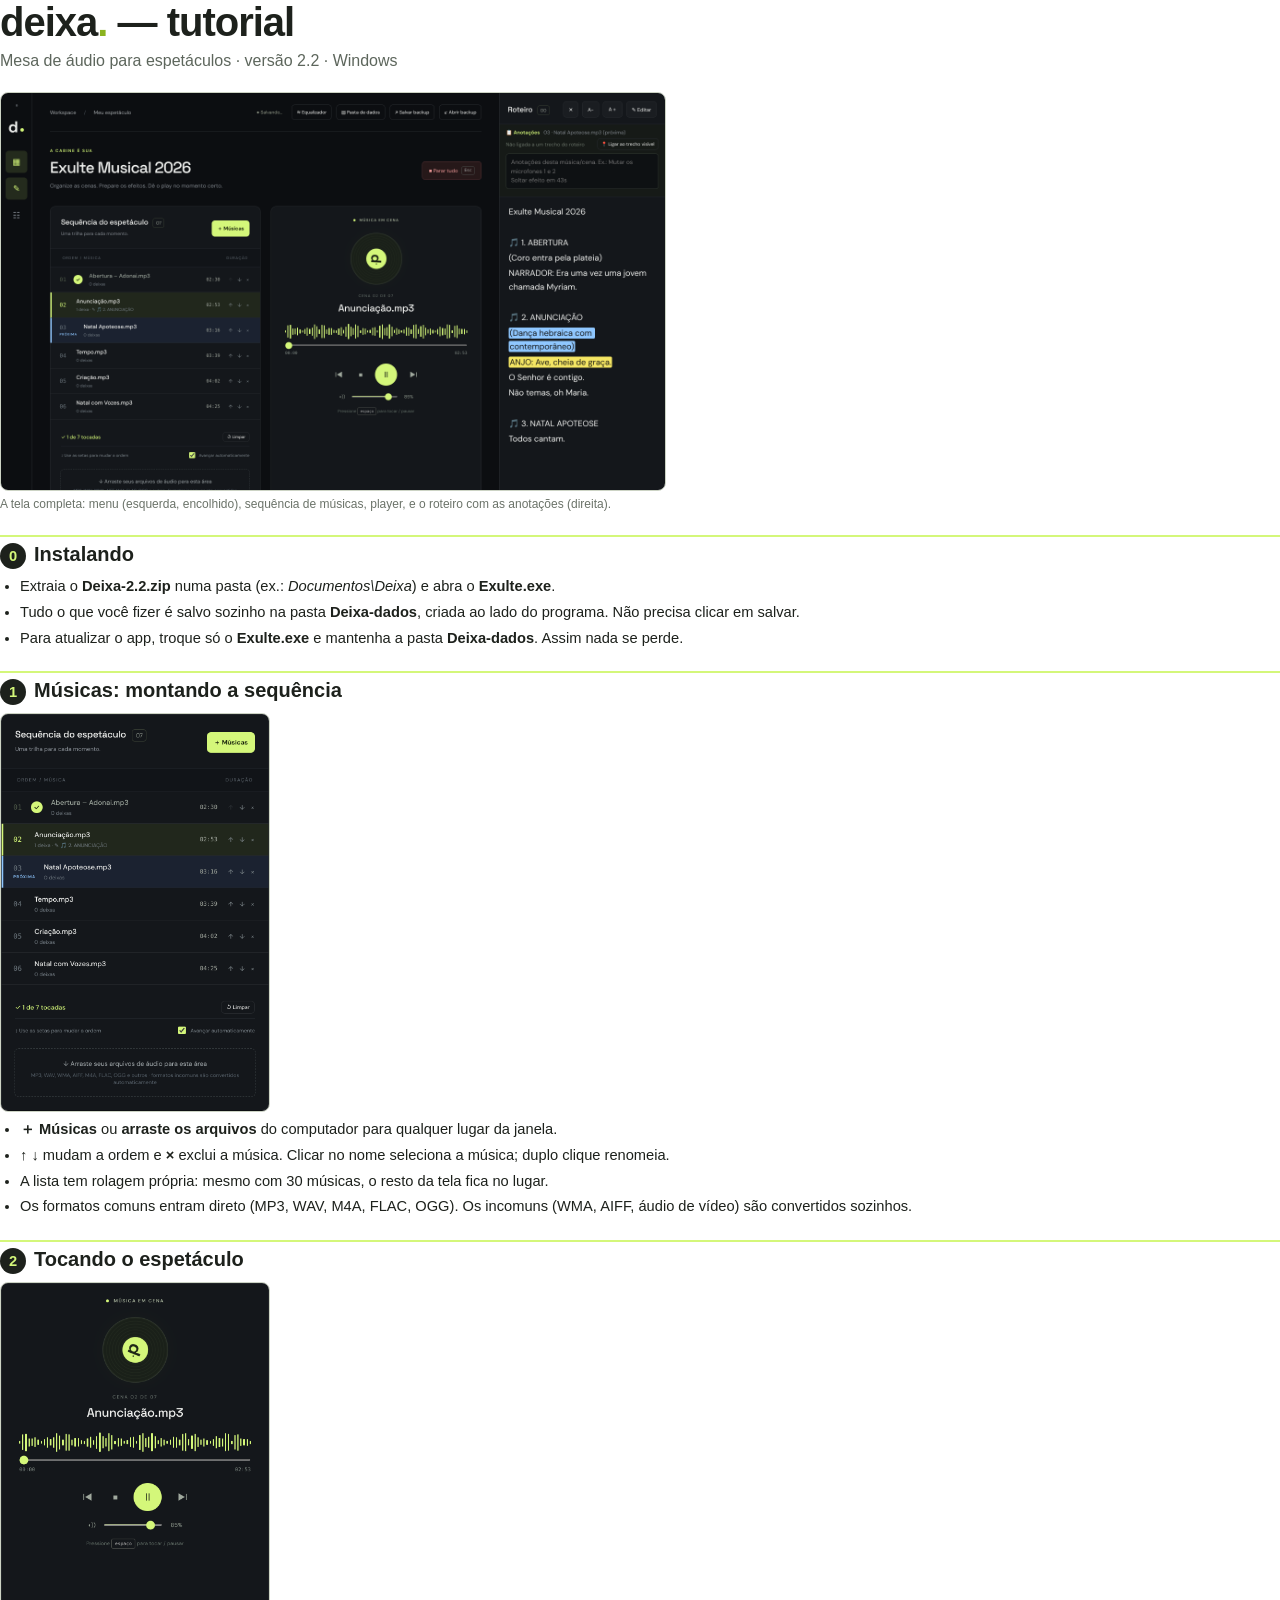
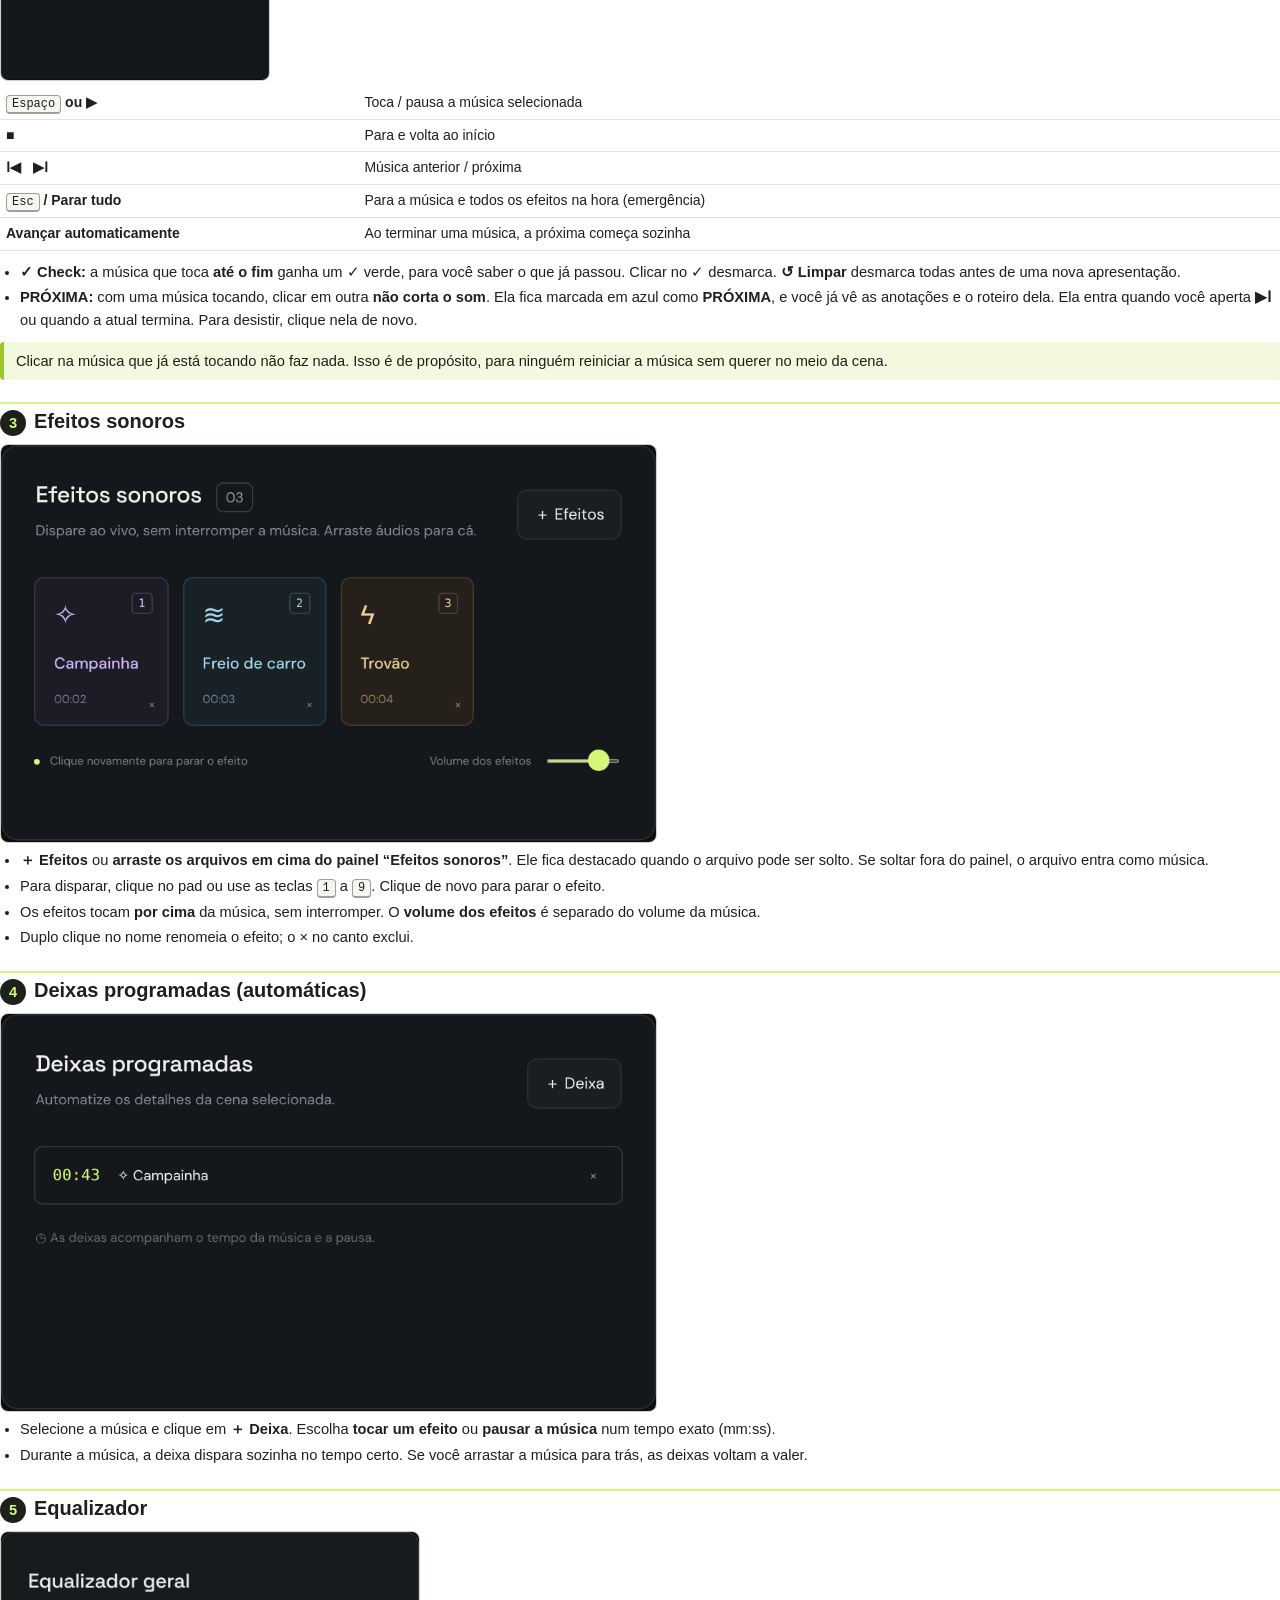
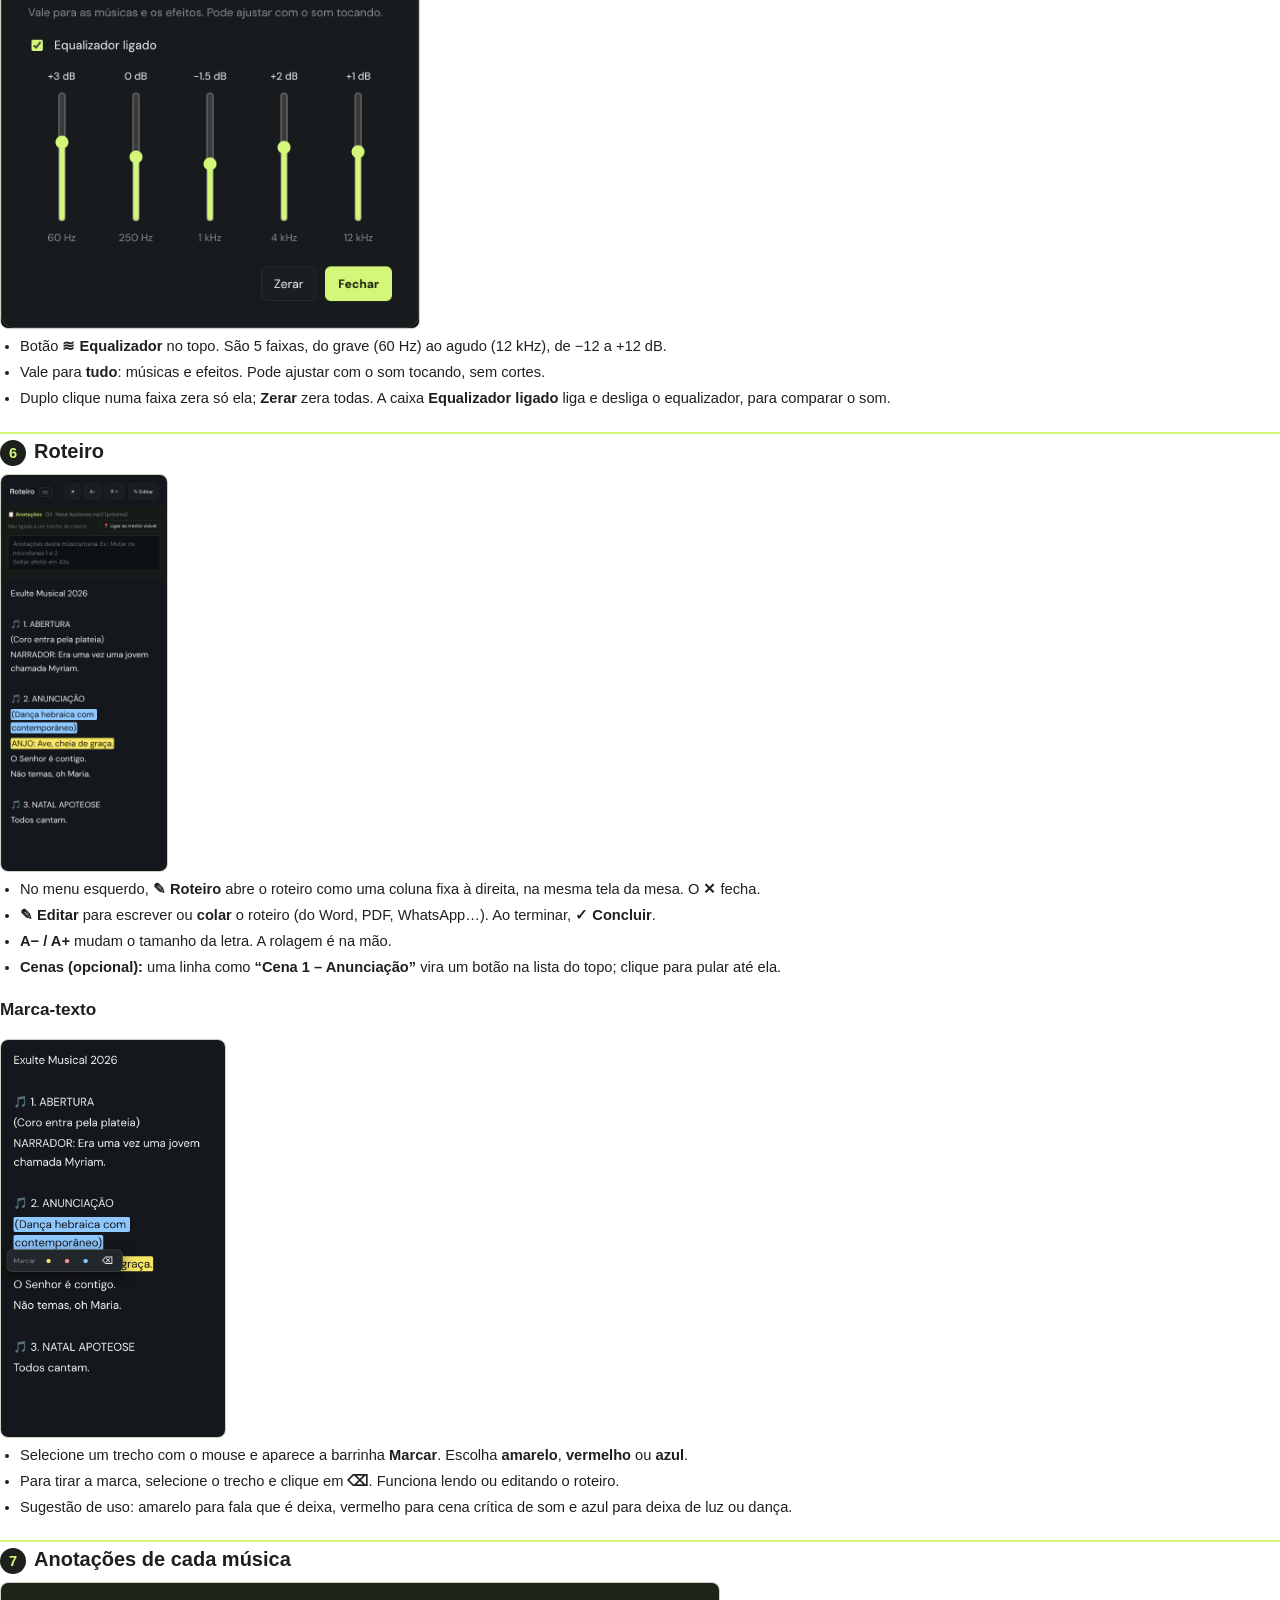
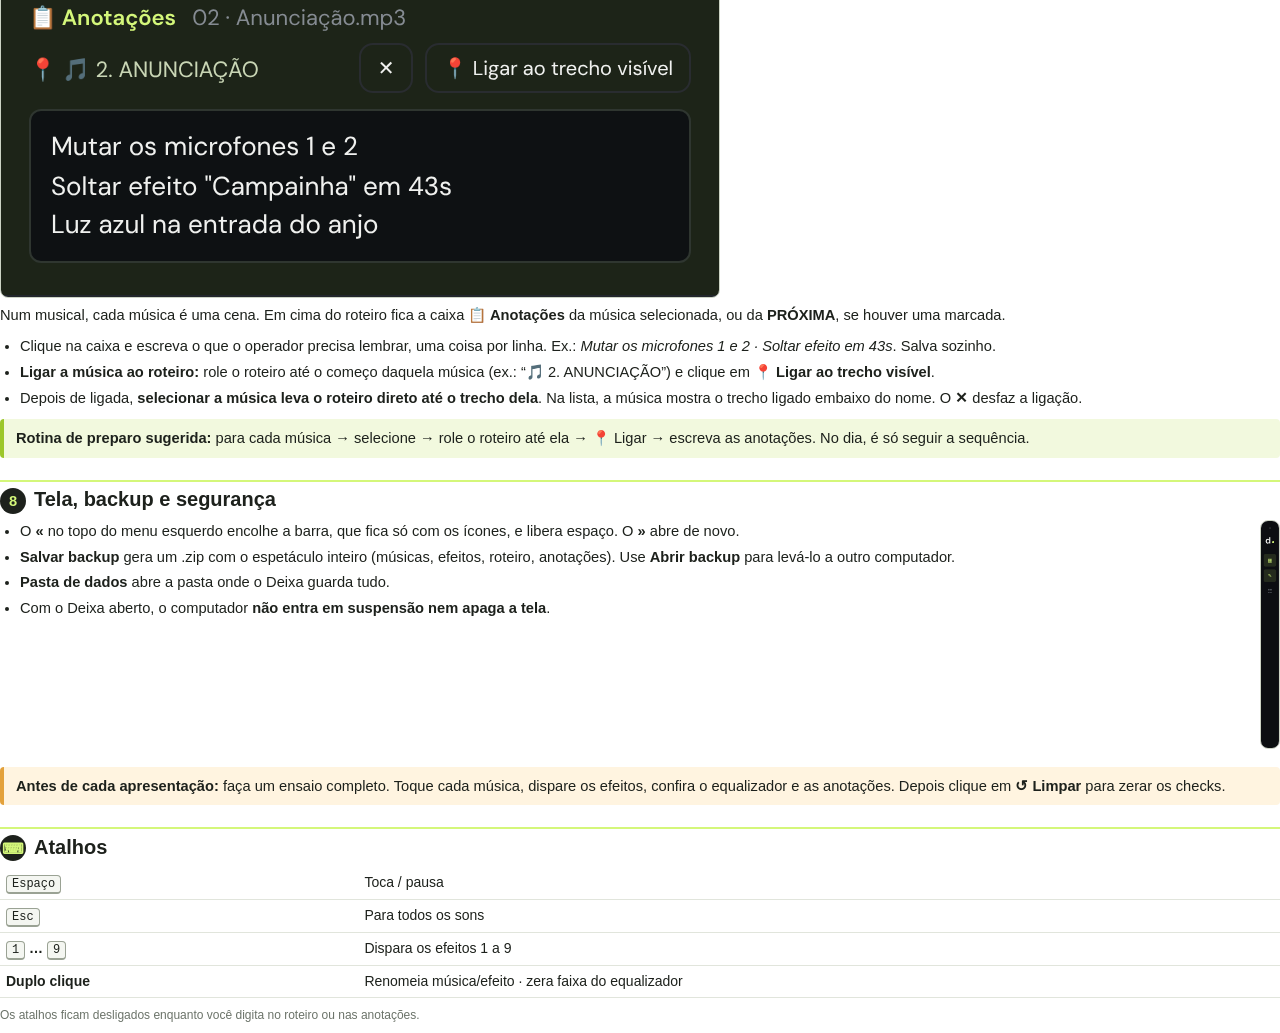
==== docs/tutorial.html @ 3cce16c9 "Tutorial do app (PDF + guia interno atualizado) Co-Authored-By: Claude Opus 5.5 <noreply@anthropic.c" ====
<!doctype html><html lang="pt-BR"><head><meta charset="utf-8"><title>Tutorial Deixa</title>
<style>
@page{size:A4;margin:16mm 15mm}
body{font:11pt/1.55 'DM Sans',Arial,sans-serif;color:#1d211c;margin:0}
h1{font:700 30pt Arial;margin:0 0 4px;letter-spacing:-1px}h1 span{color:#8bb31f}
.sub{color:#5d665c;margin:0 0 18px;font-size:12pt}
h2{font:700 15pt Arial;margin:22px 0 6px;padding-top:6px;border-top:2px solid #d4f77a;break-after:avoid}
h2 b{display:inline-grid;place-items:center;width:26px;height:26px;border-radius:50%;background:#1d211c;color:#d4f77a;font-size:11pt;margin-right:8px}
p{margin:4px 0 8px}ul{margin:4px 0 10px;padding-left:20px}li{margin:3px 0}
img{display:block;max-width:100%;max-height:105mm;width:auto;border-radius:8px;border:1px solid #ccd3c4;margin:8px 0 6px;break-inside:avoid}
img.s{max-width:62%}img.xs{max-width:46%}
kbd{font:9pt monospace;border:1px solid #9aa294;border-bottom-width:2px;border-radius:4px;padding:1px 5px;background:#f4f6f1}
.tip{background:#f2f9de;border-left:4px solid #9cc72a;padding:8px 12px;border-radius:4px;margin:10px 0;break-inside:avoid}
.warn{background:#fff4e0;border-left:4px solid #e3a13b;padding:8px 12px;border-radius:4px;margin:10px 0;break-inside:avoid}
table{border-collapse:collapse;width:100%;margin:6px 0 10px;font-size:10.5pt}td{border-bottom:1px solid #e1e5dc;padding:5px 6px;vertical-align:top}td:first-child{white-space:nowrap;font-weight:600;width:28%}
.pb{break-before:page}
.cap{font-size:9pt;color:#6b7369;margin-top:-2px}
</style></head><body>
<h1>deixa<span>.</span> — tutorial</h1>
<p class="sub">Mesa de áudio para espetáculos · versão 2.2 · Windows</p>
<img src="1-mesa.png"><p class="cap">A tela completa: menu (esquerda, encolhido), sequência de músicas, player, e o roteiro com as anotações (direita).</p>

<h2><b>0</b>Instalando</h2>
<ul><li>Extraia o <b>Deixa-2.2.zip</b> numa pasta (ex.: <i>Documentos\Deixa</i>) e abra o <b>Exulte.exe</b>.</li>
<li>Tudo o que você fizer é salvo sozinho na pasta <b>Deixa-dados</b>, criada ao lado do programa. Não precisa clicar em salvar.</li>
<li>Para atualizar o app, troque só o <b>Exulte.exe</b> e mantenha a pasta <b>Deixa-dados</b>. Assim nada se perde.</li></ul>

<h2><b>1</b>Músicas: montando a sequência</h2>
<img src="2-sequencia.png" class="s">
<ul><li><b>＋ Músicas</b> ou <b>arraste os arquivos</b> do computador para qualquer lugar da janela.</li>
<li><b>↑ ↓</b> mudam a ordem e <b>×</b> exclui a música. Clicar no nome seleciona a música; duplo clique renomeia.</li>
<li>A lista tem rolagem própria: mesmo com 30 músicas, o resto da tela fica no lugar.</li>
<li>Os formatos comuns entram direto (MP3, WAV, M4A, FLAC, OGG). Os incomuns (WMA, AIFF, áudio de vídeo) são convertidos sozinhos.</li></ul>

<h2><b>2</b>Tocando o espetáculo</h2>
<img src="3-player.png" class="xs">
<table>
<tr><td><kbd>Espaço</kbd> ou ▶</td><td>Toca / pausa a música selecionada</td></tr>
<tr><td>■</td><td>Para e volta ao início</td></tr>
<tr><td>Ⅰ◀ &nbsp; ▶Ⅰ</td><td>Música anterior / próxima</td></tr>
<tr><td><kbd>Esc</kbd> / Parar tudo</td><td>Para a música e todos os efeitos na hora (emergência)</td></tr>
<tr><td>Avançar automaticamente</td><td>Ao terminar uma música, a próxima começa sozinha</td></tr>
</table>
<ul><li><b>✓ Check:</b> a música que toca <b>até o fim</b> ganha um ✓ verde, para você saber o que já passou. Clicar no ✓ desmarca. <b>↺ Limpar</b> desmarca todas antes de uma nova apresentação.</li>
<li><b>PRÓXIMA:</b> com uma música tocando, clicar em outra <b>não corta o som</b>. Ela fica marcada em azul como <b>PRÓXIMA</b>, e você já vê as anotações e o roteiro dela. Ela entra quando você aperta <b>▶Ⅰ</b> ou quando a atual termina. Para desistir, clique nela de novo.</li></ul>
<div class="tip">Clicar na música que já está tocando não faz nada. Isso é de propósito, para ninguém reiniciar a música sem querer no meio da cena.</div>

<h2><b>3</b>Efeitos sonoros</h2>
<img src="4-efeitos.png" class="s">
<ul><li><b>＋ Efeitos</b> ou <b>arraste os arquivos em cima do painel “Efeitos sonoros”</b>. Ele fica destacado quando o arquivo pode ser solto. Se soltar fora do painel, o arquivo entra como música.</li>
<li>Para disparar, clique no pad ou use as teclas <kbd>1</kbd> a <kbd>9</kbd>. Clique de novo para parar o efeito.</li>
<li>Os efeitos tocam <b>por cima</b> da música, sem interromper. O <b>volume dos efeitos</b> é separado do volume da música.</li>
<li>Duplo clique no nome renomeia o efeito; o × no canto exclui.</li></ul>

<h2><b>4</b>Deixas programadas (automáticas)</h2>
<img src="5-deixas.png" class="s">
<ul><li>Selecione a música e clique em <b>＋ Deixa</b>. Escolha <b>tocar um efeito</b> ou <b>pausar a música</b> num tempo exato (mm:ss).</li>
<li>Durante a música, a deixa dispara sozinha no tempo certo. Se você arrastar a música para trás, as deixas voltam a valer.</li></ul>

<h2><b>5</b>Equalizador</h2>
<img src="6-eq.png" class="xs">
<ul><li>Botão <b>≋ Equalizador</b> no topo. São 5 faixas, do grave (60 Hz) ao agudo (12 kHz), de −12 a +12 dB.</li>
<li>Vale para <b>tudo</b>: músicas e efeitos. Pode ajustar com o som tocando, sem cortes.</li>
<li>Duplo clique numa faixa zera só ela; <b>Zerar</b> zera todas. A caixa <b>Equalizador ligado</b> liga e desliga o equalizador, para comparar o som.</li></ul>

<h2 class="pb"><b>6</b>Roteiro</h2>
<img src="7-roteiro.png" class="s">
<ul><li>No menu esquerdo, <b>✎ Roteiro</b> abre o roteiro como uma coluna fixa à direita, na mesma tela da mesa. O <b>✕</b> fecha.</li>
<li><b>✎ Editar</b> para escrever ou <b>colar</b> o roteiro (do Word, PDF, WhatsApp…). Ao terminar, <b>✓ Concluir</b>.</li>
<li><b>A− / A+</b> mudam o tamanho da letra. A rolagem é na mão.</li>
<li><b>Cenas (opcional):</b> uma linha como <b>“Cena 1 – Anunciação”</b> vira um botão na lista do topo; clique para pular até ela.</li></ul>

<h3>Marca-texto</h3>
<img src="8-marca.png" class="s">
<ul><li>Selecione um trecho com o mouse e aparece a barrinha <b>Marcar</b>. Escolha <b>amarelo</b>, <b>vermelho</b> ou <b>azul</b>.</li>
<li>Para tirar a marca, selecione o trecho e clique em <b>⌫</b>. Funciona lendo ou editando o roteiro.</li>
<li>Sugestão de uso: amarelo para fala que é deixa, vermelho para cena crítica de som e azul para deixa de luz ou dança.</li></ul>

<h2><b>7</b>Anotações de cada música</h2>
<img src="9-notas.png" class="s">
<p>Num musical, cada música é uma cena. Em cima do roteiro fica a caixa <b>📋 Anotações</b> da música selecionada, ou da <b>PRÓXIMA</b>, se houver uma marcada.</p>
<ul><li>Clique na caixa e escreva o que o operador precisa lembrar, uma coisa por linha. Ex.: <i>Mutar os microfones 1 e 2 · Soltar efeito em 43s</i>. Salva sozinho.</li>
<li><b>Ligar a música ao roteiro:</b> role o roteiro até o começo daquela música (ex.: “🎵 2. ANUNCIAÇÃO”) e clique em <b>📍 Ligar ao trecho visível</b>.</li>
<li>Depois de ligada, <b>selecionar a música leva o roteiro direto até o trecho dela</b>. Na lista, a música mostra o trecho ligado embaixo do nome. O <b>✕</b> desfaz a ligação.</li></ul>
<div class="tip"><b>Rotina de preparo sugerida:</b> para cada música → selecione → role o roteiro até ela → 📍 Ligar → escreva as anotações. No dia, é só seguir a sequência.</div>

<h2><b>8</b>Tela, backup e segurança</h2>
<img src="10-menu.png" style="max-height:60mm;float:right;margin:0 0 8px 14px">
<ul><li>O <b>«</b> no topo do menu esquerdo encolhe a barra, que fica só com os ícones, e libera espaço. O <b>»</b> abre de novo.</li>
<li><b>Salvar backup</b> gera um .zip com o espetáculo inteiro (músicas, efeitos, roteiro, anotações). Use <b>Abrir backup</b> para levá-lo a outro computador.</li>
<li><b>Pasta de dados</b> abre a pasta onde o Deixa guarda tudo.</li>
<li>Com o Deixa aberto, o computador <b>não entra em suspensão nem apaga a tela</b>.</li></ul>
<div style="clear:both"></div>
<div class="warn"><b>Antes de cada apresentação:</b> faça um ensaio completo. Toque cada música, dispare os efeitos, confira o equalizador e as anotações. Depois clique em <b>↺ Limpar</b> para zerar os checks.</div>

<h2><b>⌨</b>Atalhos</h2>
<table>
<tr><td><kbd>Espaço</kbd></td><td>Toca / pausa</td></tr>
<tr><td><kbd>Esc</kbd></td><td>Para todos os sons</td></tr>
<tr><td><kbd>1</kbd> … <kbd>9</kbd></td><td>Dispara os efeitos 1 a 9</td></tr>
<tr><td>Duplo clique</td><td>Renomeia música/efeito · zera faixa do equalizador</td></tr>
</table>
<p class="cap">Os atalhos ficam desligados enquanto você digita no roteiro ou nas anotações.</p>
</body></html>
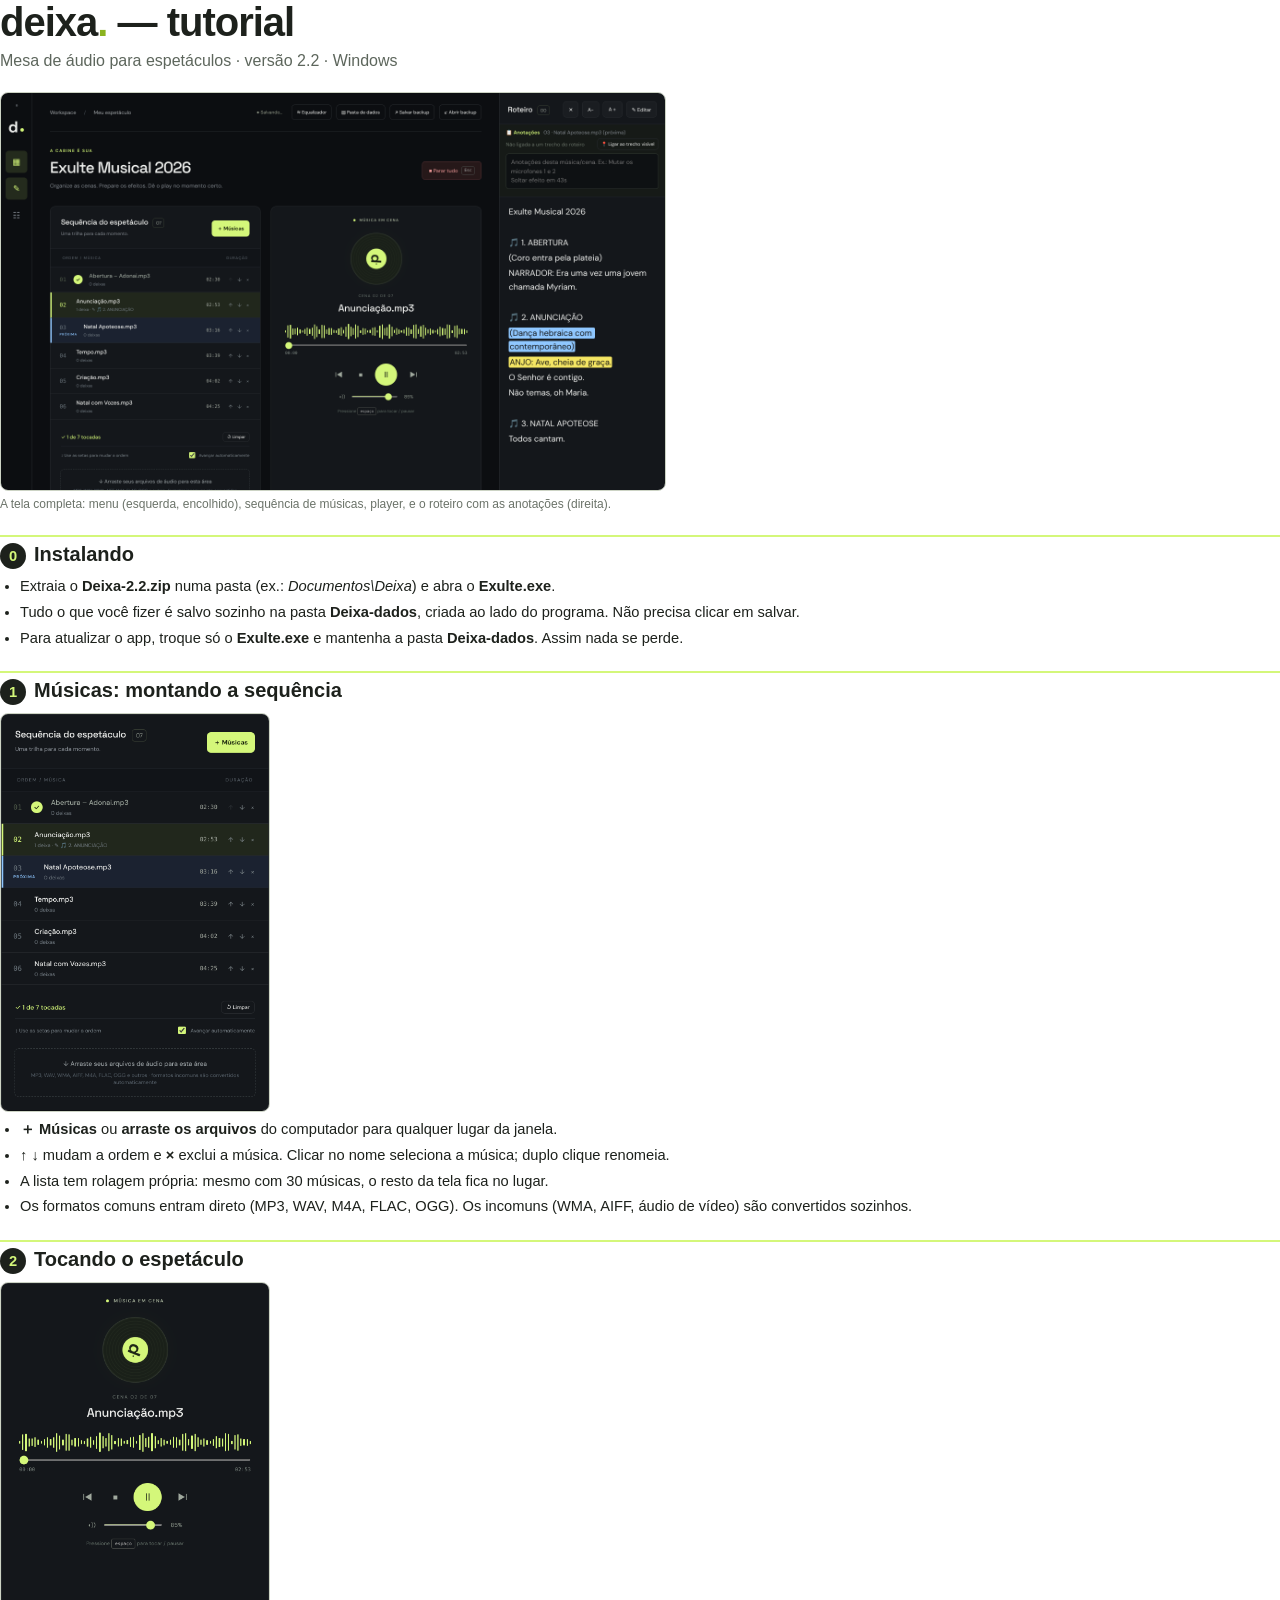
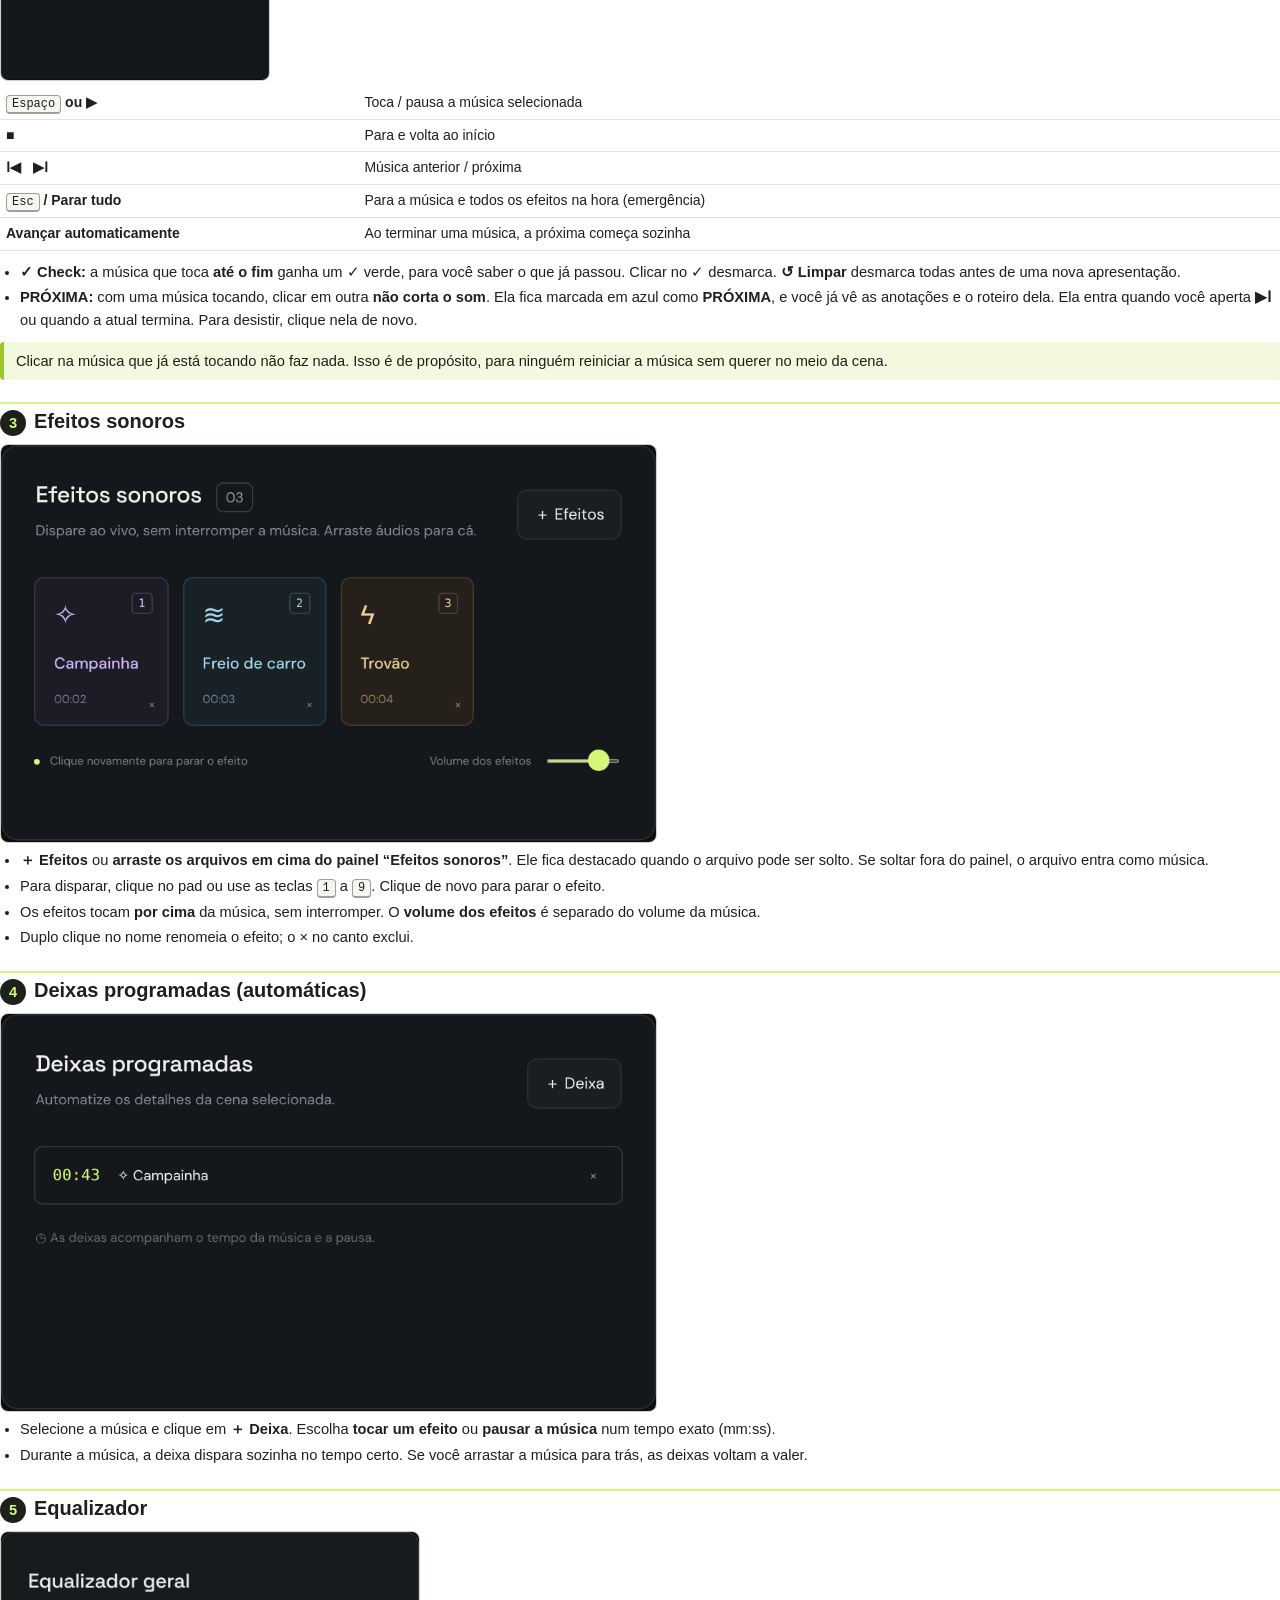
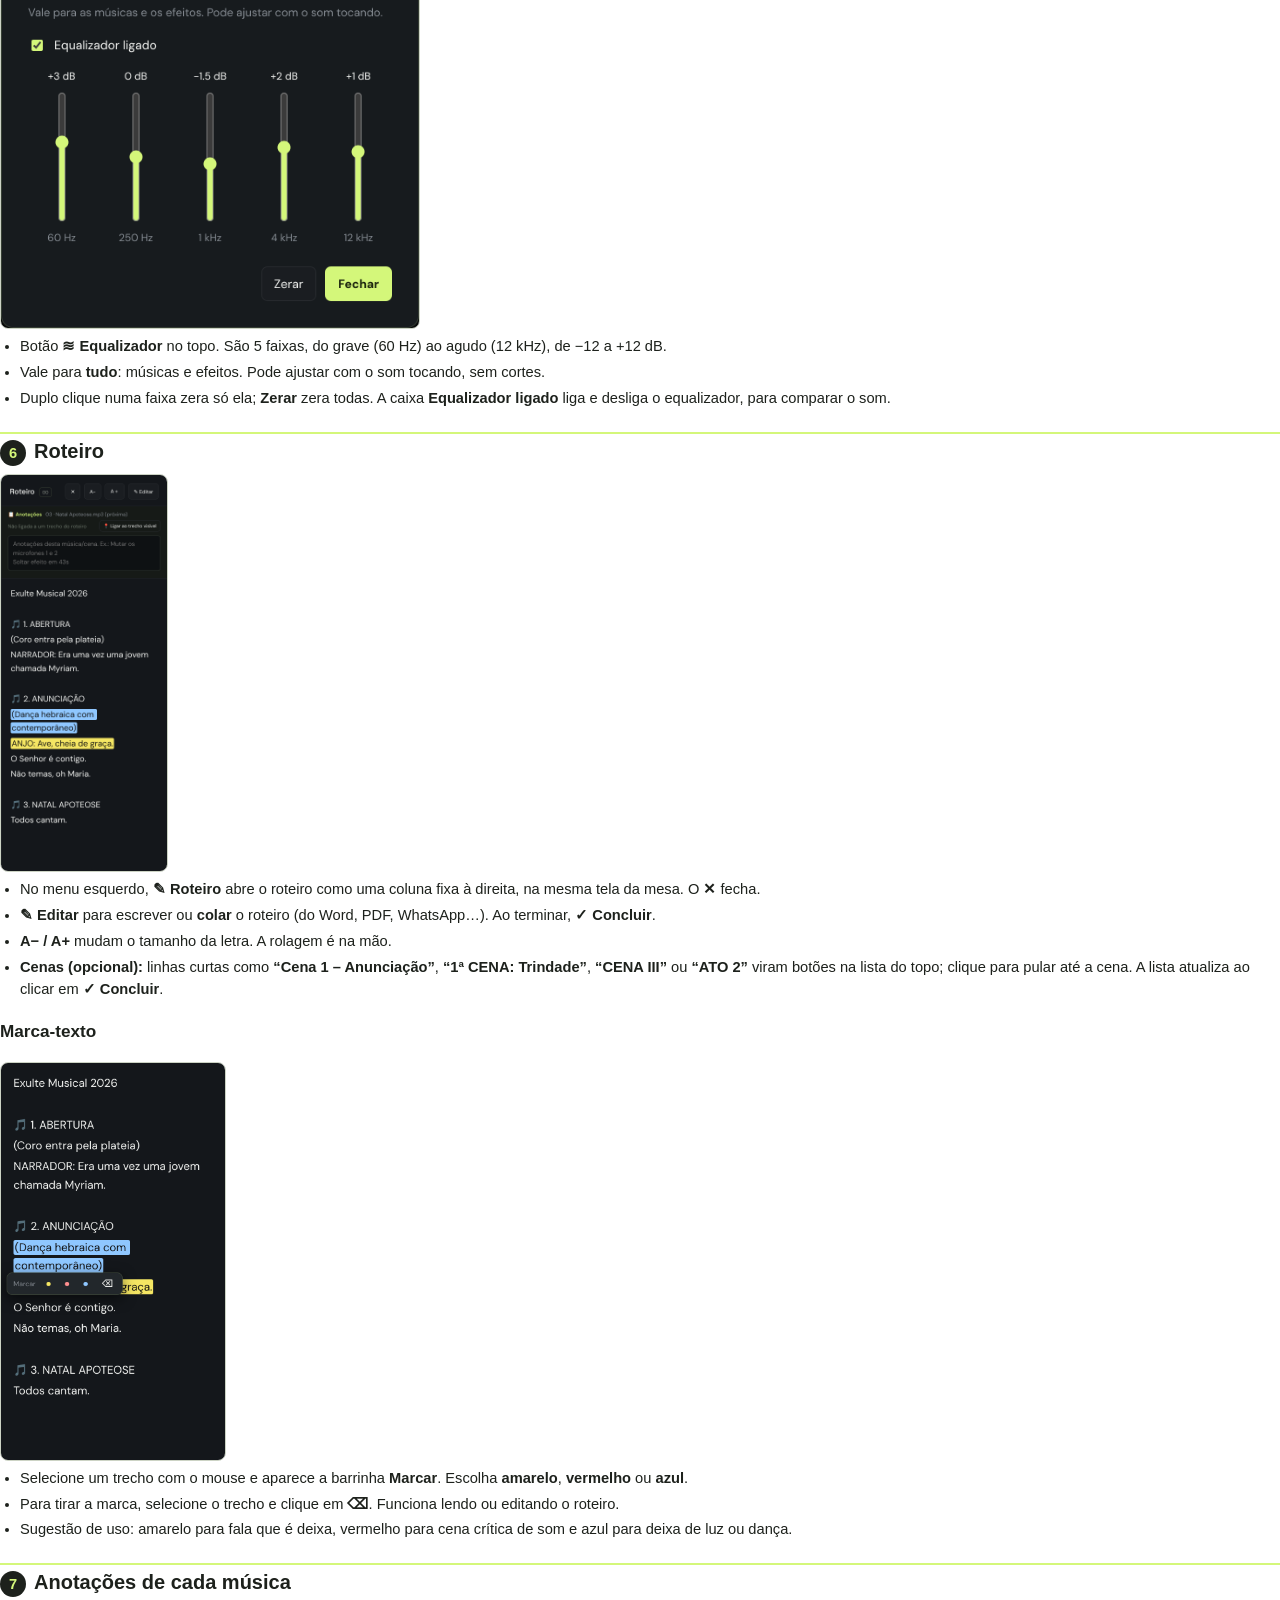
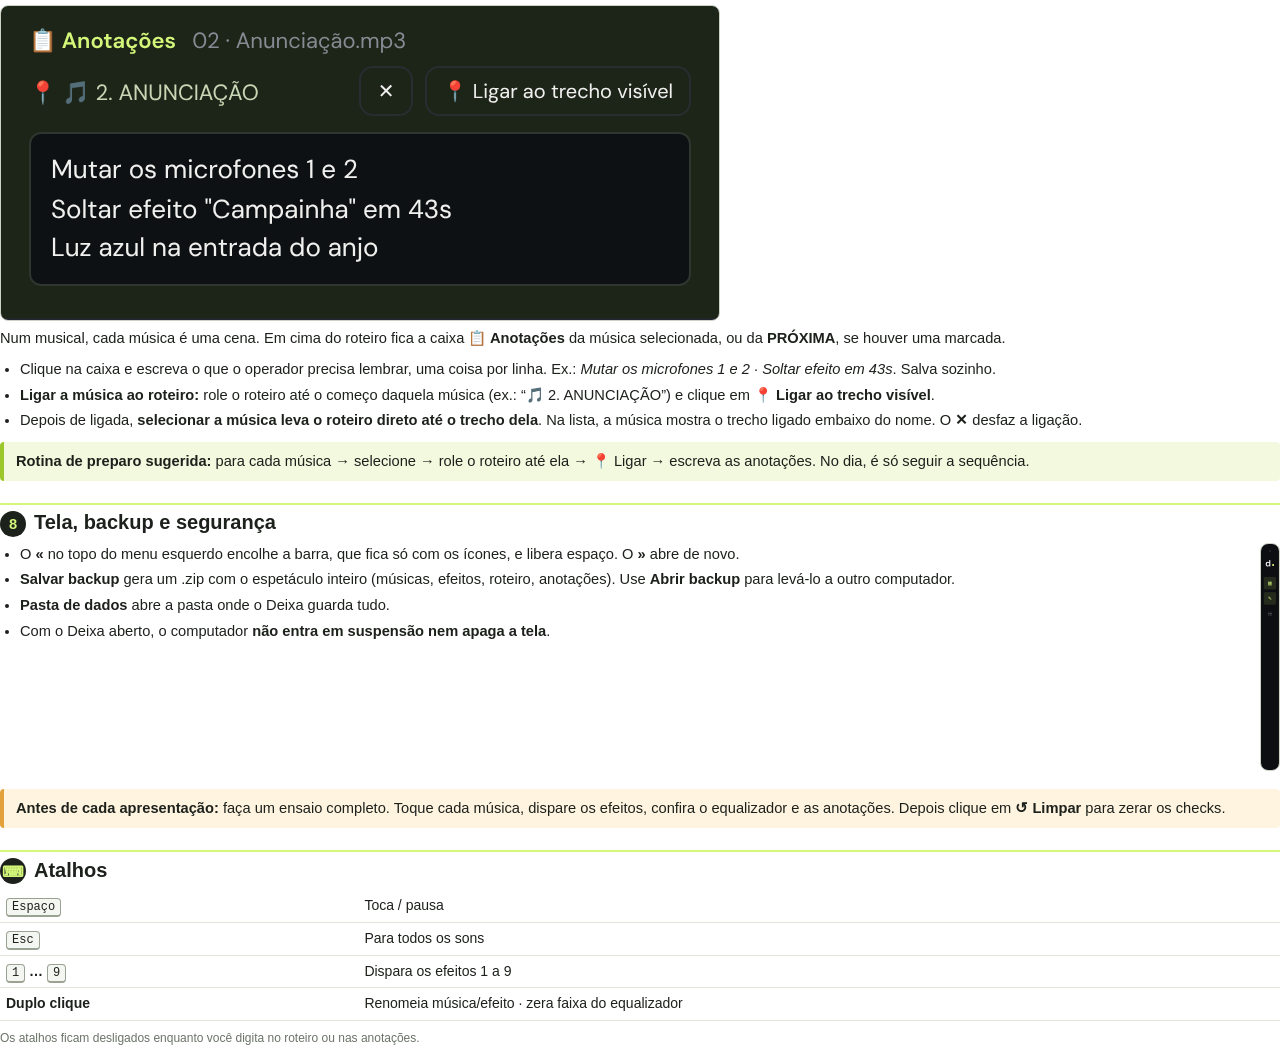
==== commit 85ef494c: "Reconhece cenas no formato '1ª CENA', 'CENA III' e 'ATO 2' Co-Authored-By: Claude Opus 5.5 <noreply@" ====
--- a/docs/tutorial.html
+++ b/docs/tutorial.html
@@ -68,7 +68,7 @@
 <ul><li>No menu esquerdo, <b>✎ Roteiro</b> abre o roteiro como uma coluna fixa à direita, na mesma tela da mesa. O <b>✕</b> fecha.</li>
 <li><b>✎ Editar</b> para escrever ou <b>colar</b> o roteiro (do Word, PDF, WhatsApp…). Ao terminar, <b>✓ Concluir</b>.</li>
 <li><b>A− / A+</b> mudam o tamanho da letra. A rolagem é na mão.</li>
-<li><b>Cenas (opcional):</b> uma linha como <b>“Cena 1 – Anunciação”</b> vira um botão na lista do topo; clique para pular até ela.</li></ul>
+<li><b>Cenas (opcional):</b> linhas curtas como <b>“Cena 1 – Anunciação”</b>, <b>“1ª CENA: Trindade”</b>, <b>“CENA III”</b> ou <b>“ATO 2”</b> viram botões na lista do topo; clique para pular até a cena. A lista atualiza ao clicar em <b>✓ Concluir</b>.</li></ul>
 
 <h3>Marca-texto</h3>
 <img src="8-marca.png" class="s">
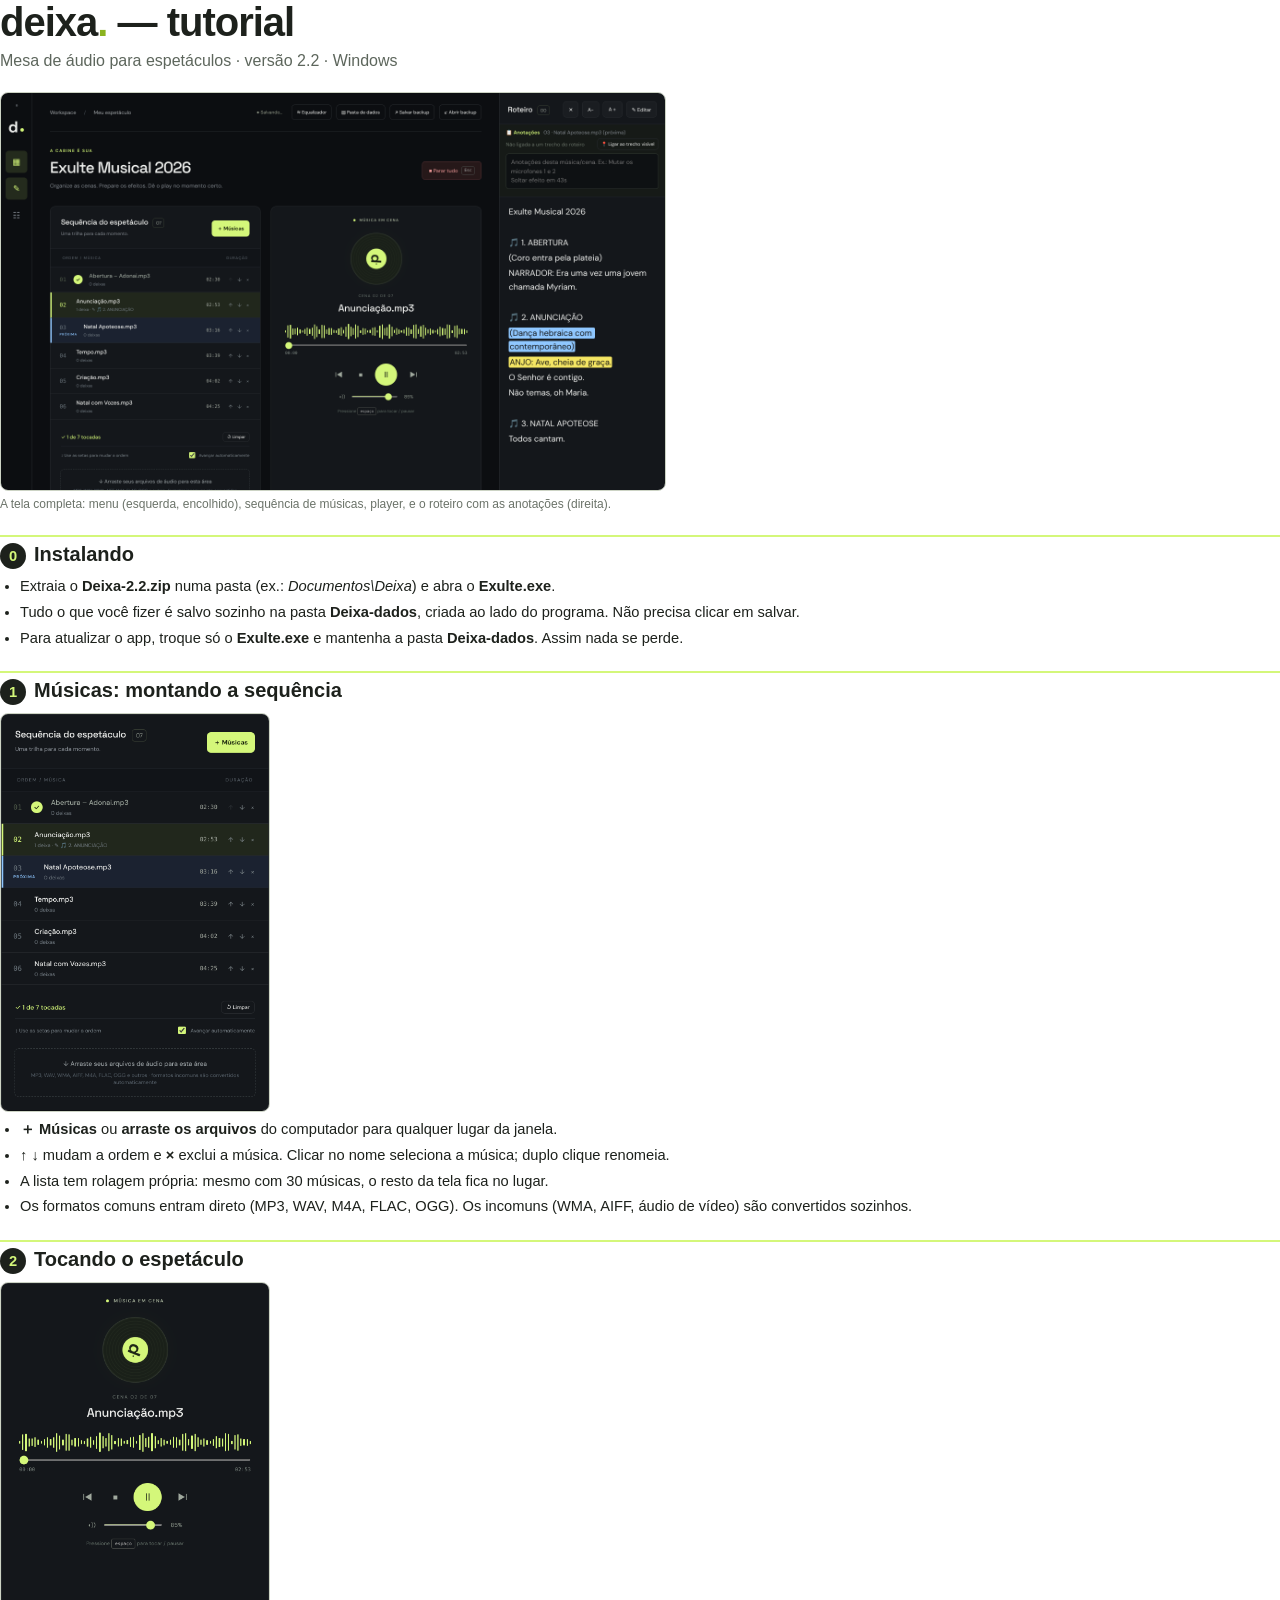
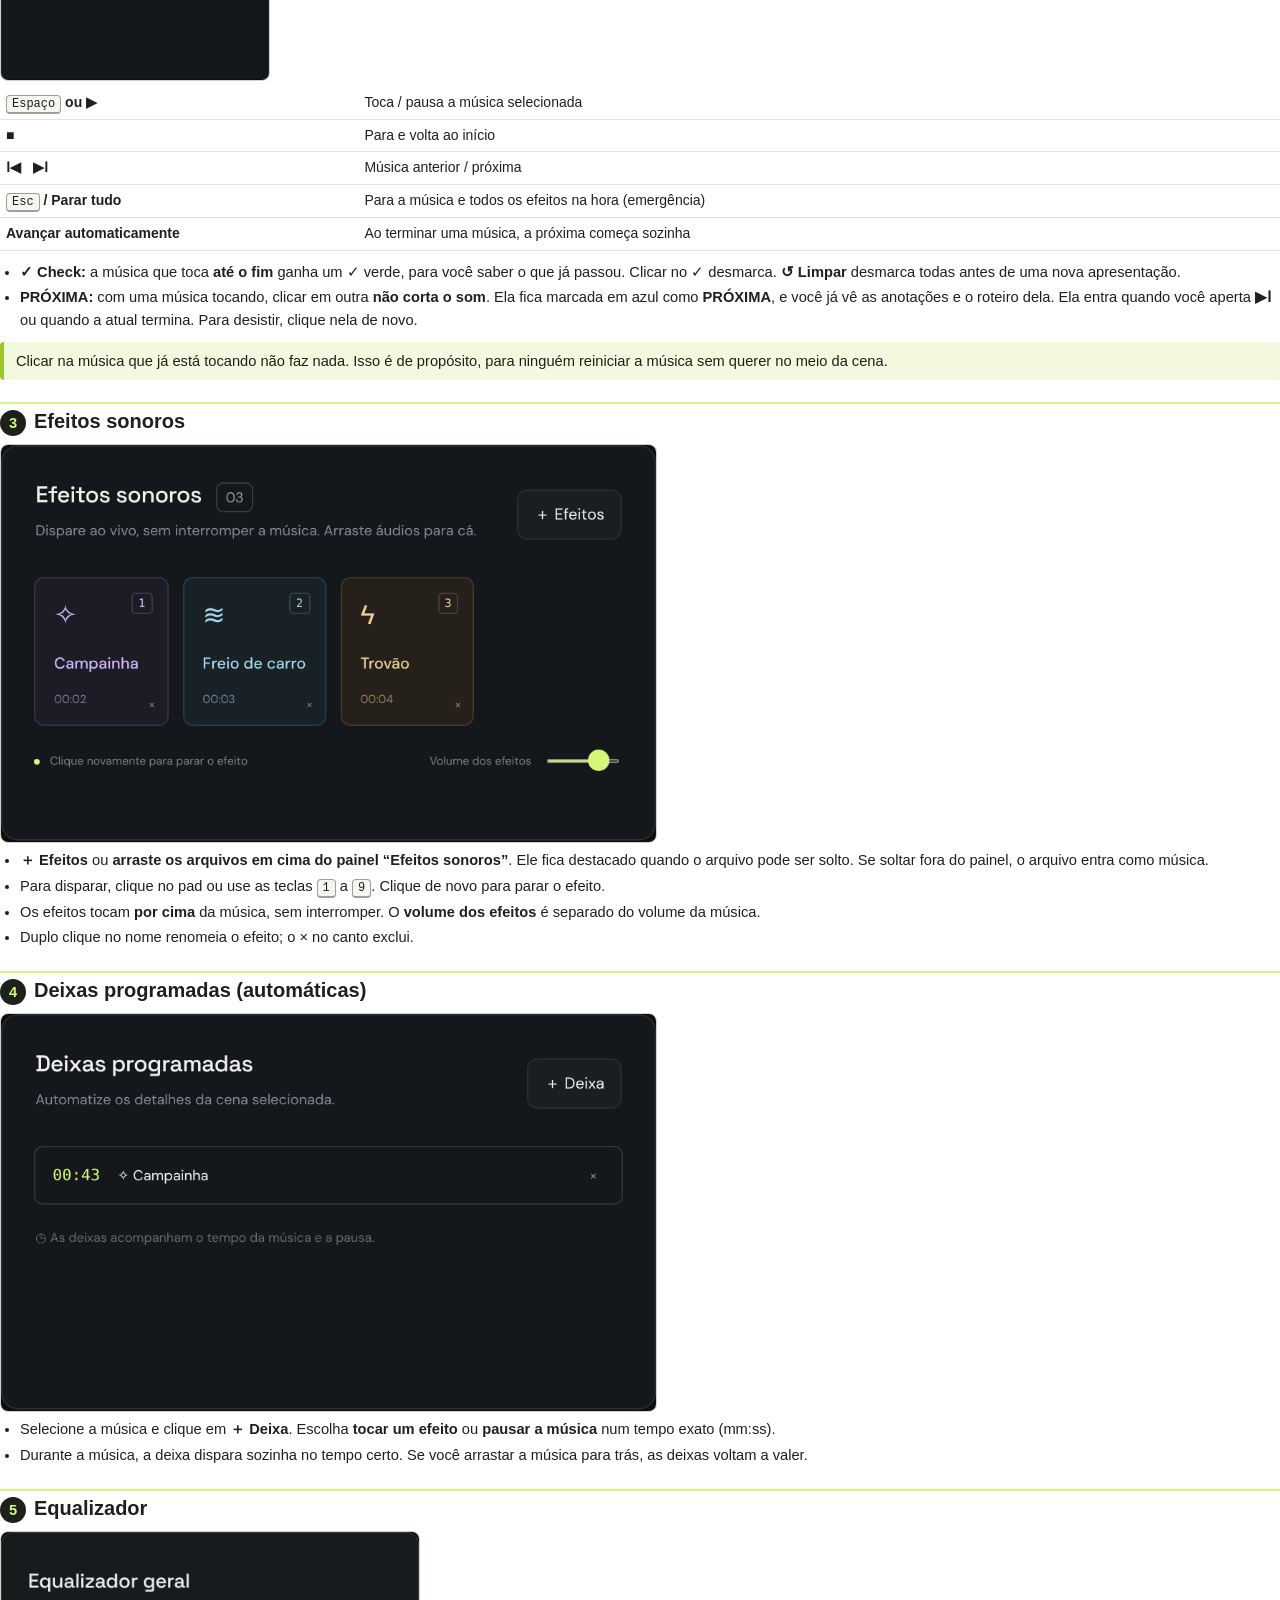
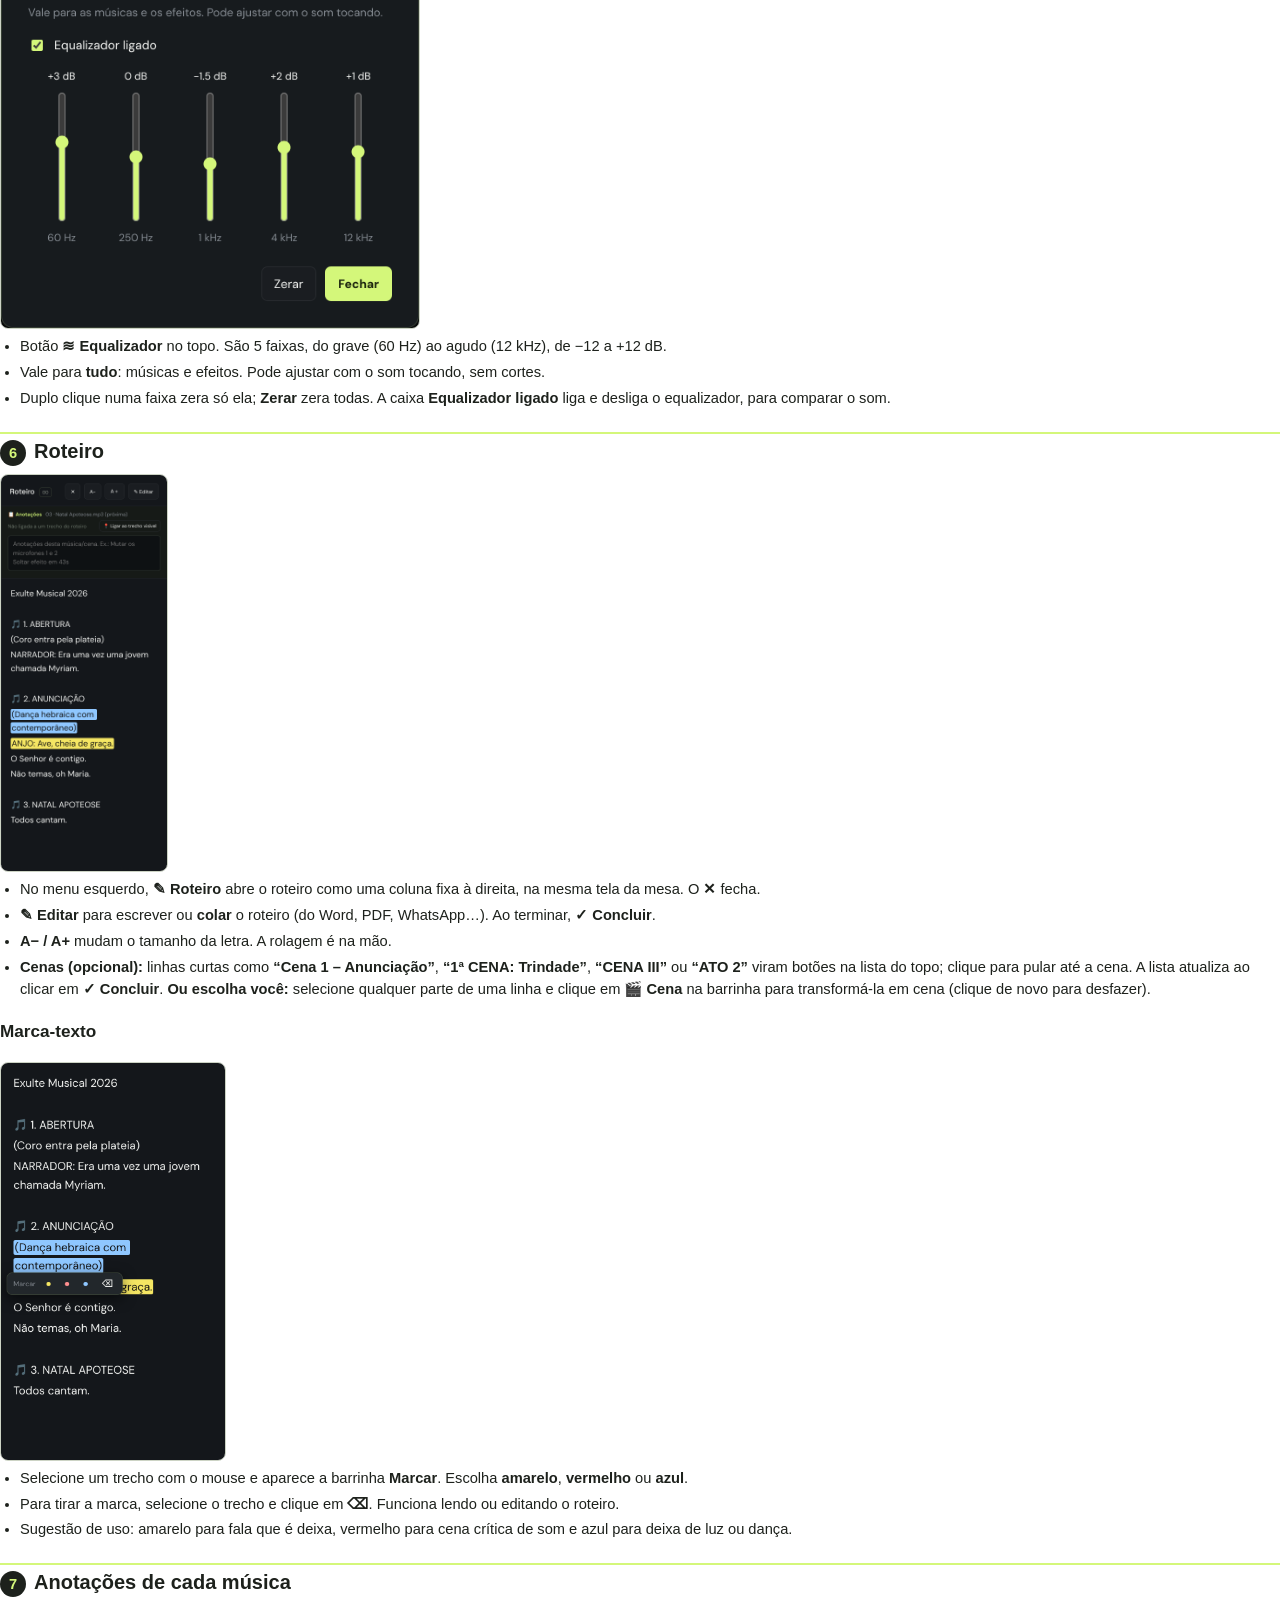
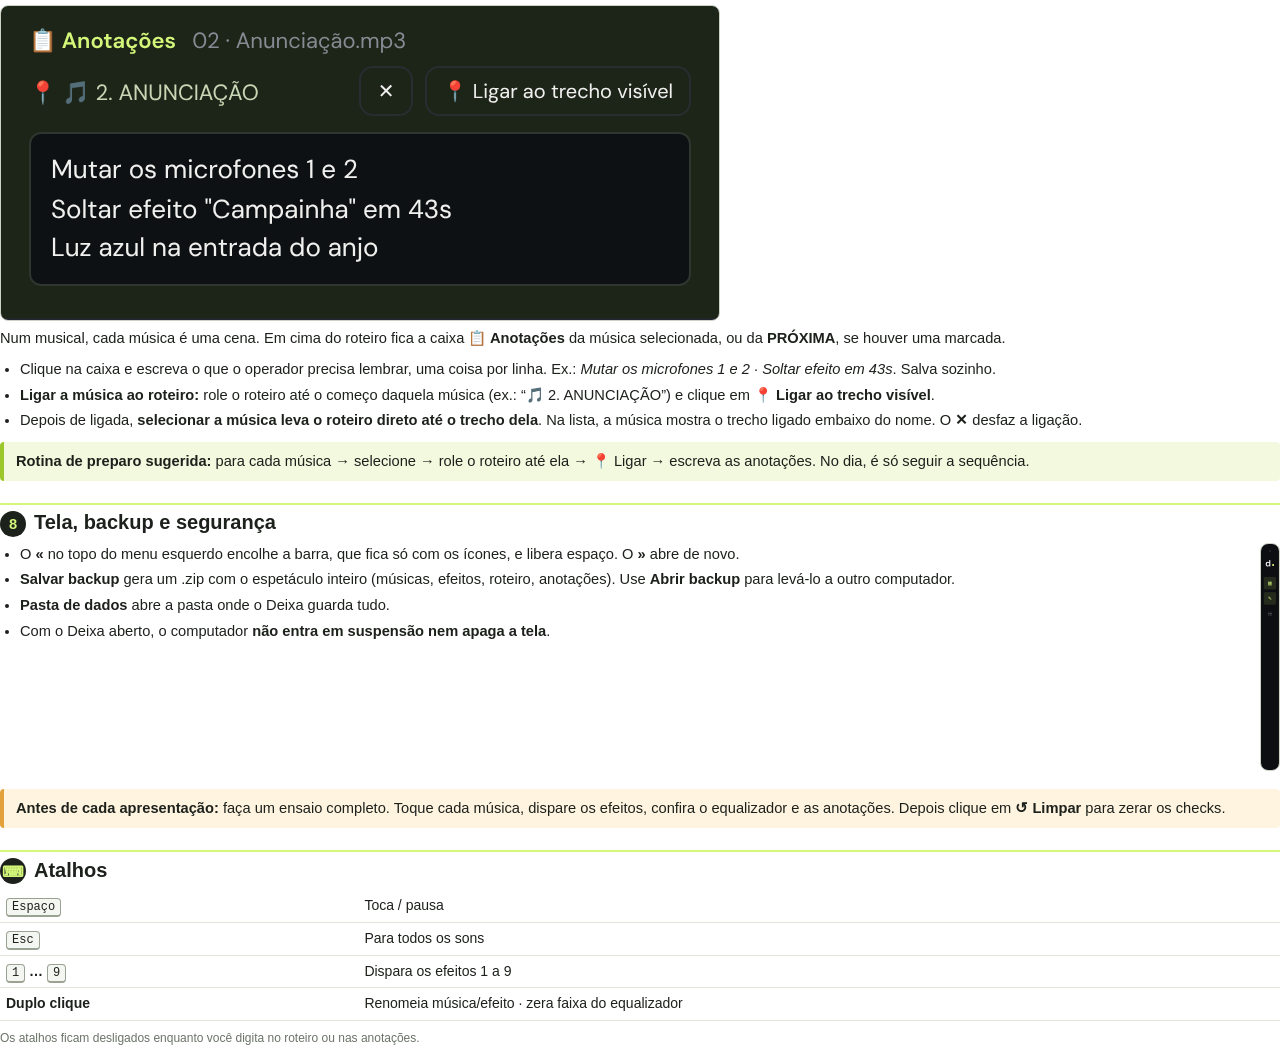
==== commit 712b1962: "Botão '🎬 Cena' para transformar a linha selecionada em cena Co-Authored-By: Claude Opus 5.5 <noreply" ====
--- a/docs/tutorial.html
+++ b/docs/tutorial.html
@@ -68,7 +68,7 @@
 <ul><li>No menu esquerdo, <b>✎ Roteiro</b> abre o roteiro como uma coluna fixa à direita, na mesma tela da mesa. O <b>✕</b> fecha.</li>
 <li><b>✎ Editar</b> para escrever ou <b>colar</b> o roteiro (do Word, PDF, WhatsApp…). Ao terminar, <b>✓ Concluir</b>.</li>
 <li><b>A− / A+</b> mudam o tamanho da letra. A rolagem é na mão.</li>
-<li><b>Cenas (opcional):</b> linhas curtas como <b>“Cena 1 – Anunciação”</b>, <b>“1ª CENA: Trindade”</b>, <b>“CENA III”</b> ou <b>“ATO 2”</b> viram botões na lista do topo; clique para pular até a cena. A lista atualiza ao clicar em <b>✓ Concluir</b>.</li></ul>
+<li><b>Cenas (opcional):</b> linhas curtas como <b>“Cena 1 – Anunciação”</b>, <b>“1ª CENA: Trindade”</b>, <b>“CENA III”</b> ou <b>“ATO 2”</b> viram botões na lista do topo; clique para pular até a cena. A lista atualiza ao clicar em <b>✓ Concluir</b>. <b>Ou escolha você:</b> selecione qualquer parte de uma linha e clique em <b>🎬 Cena</b> na barrinha para transformá-la em cena (clique de novo para desfazer).</li></ul>
 
 <h3>Marca-texto</h3>
 <img src="8-marca.png" class="s">
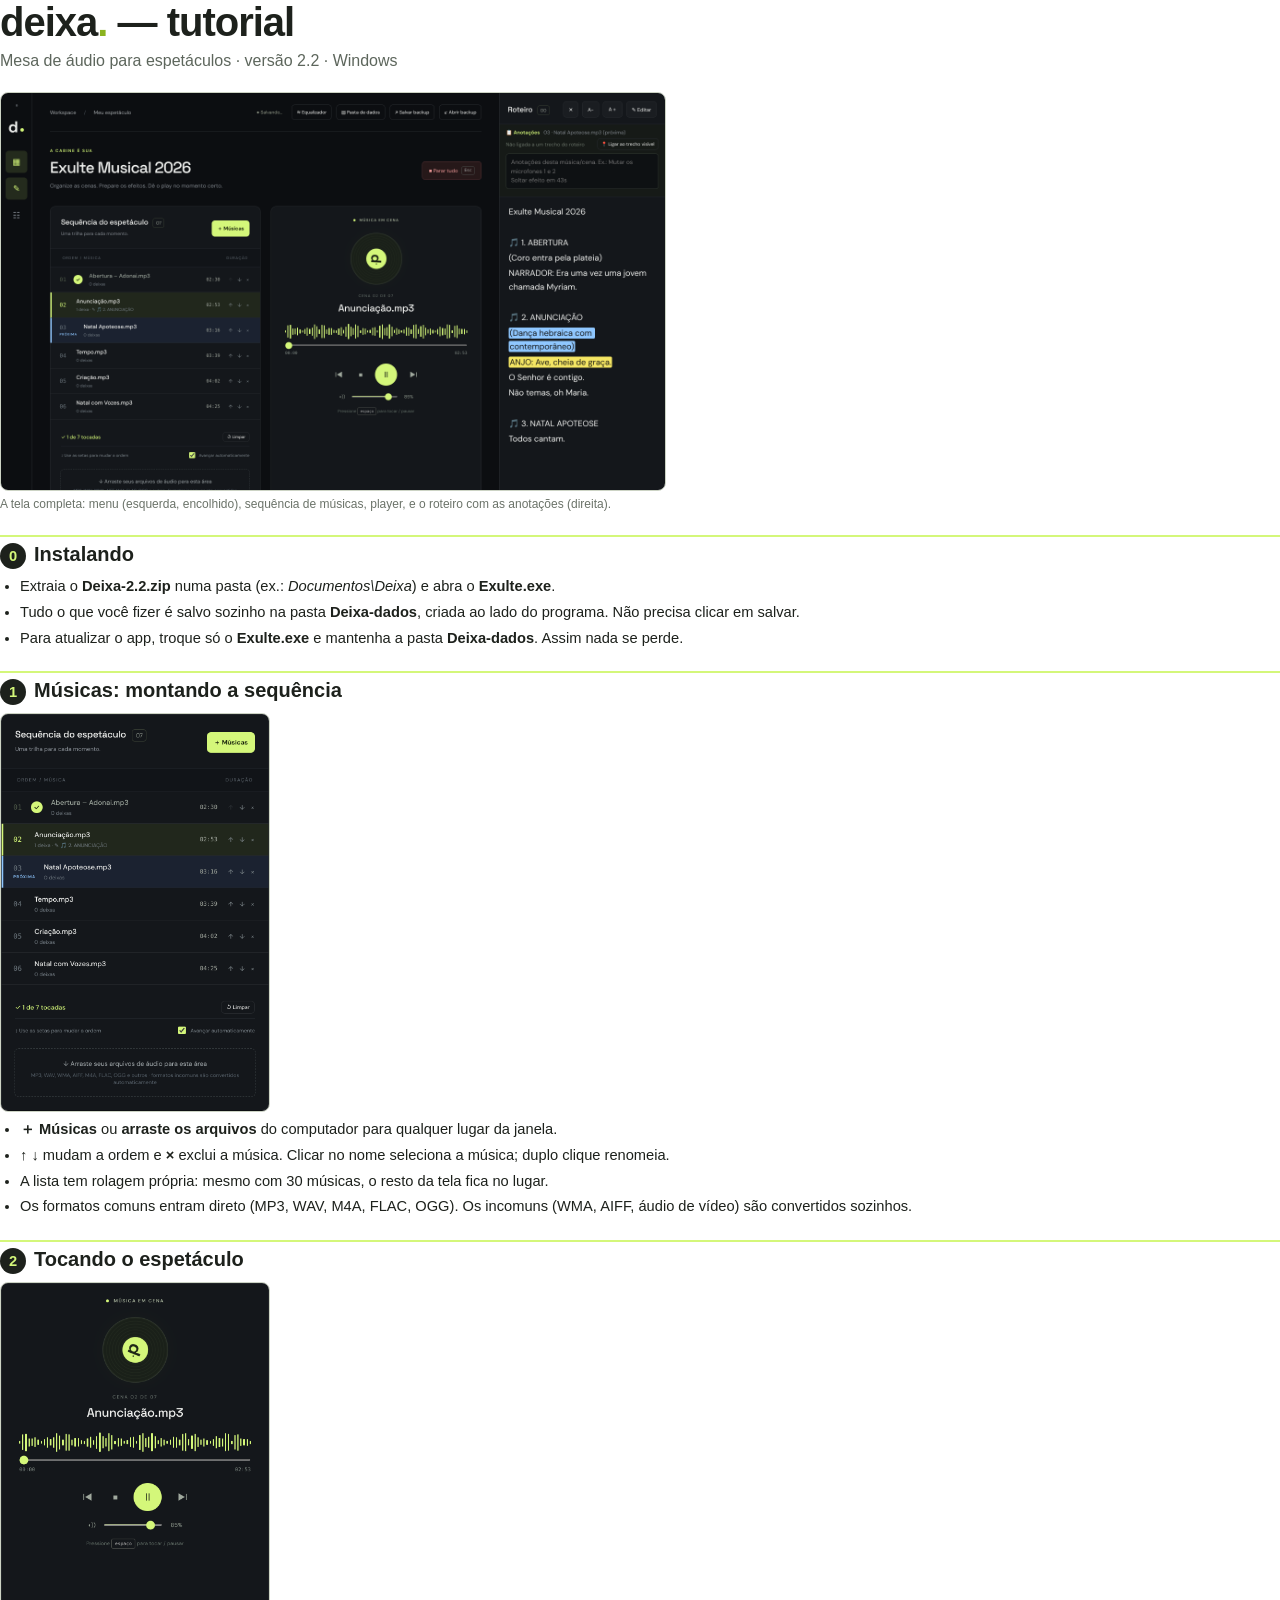
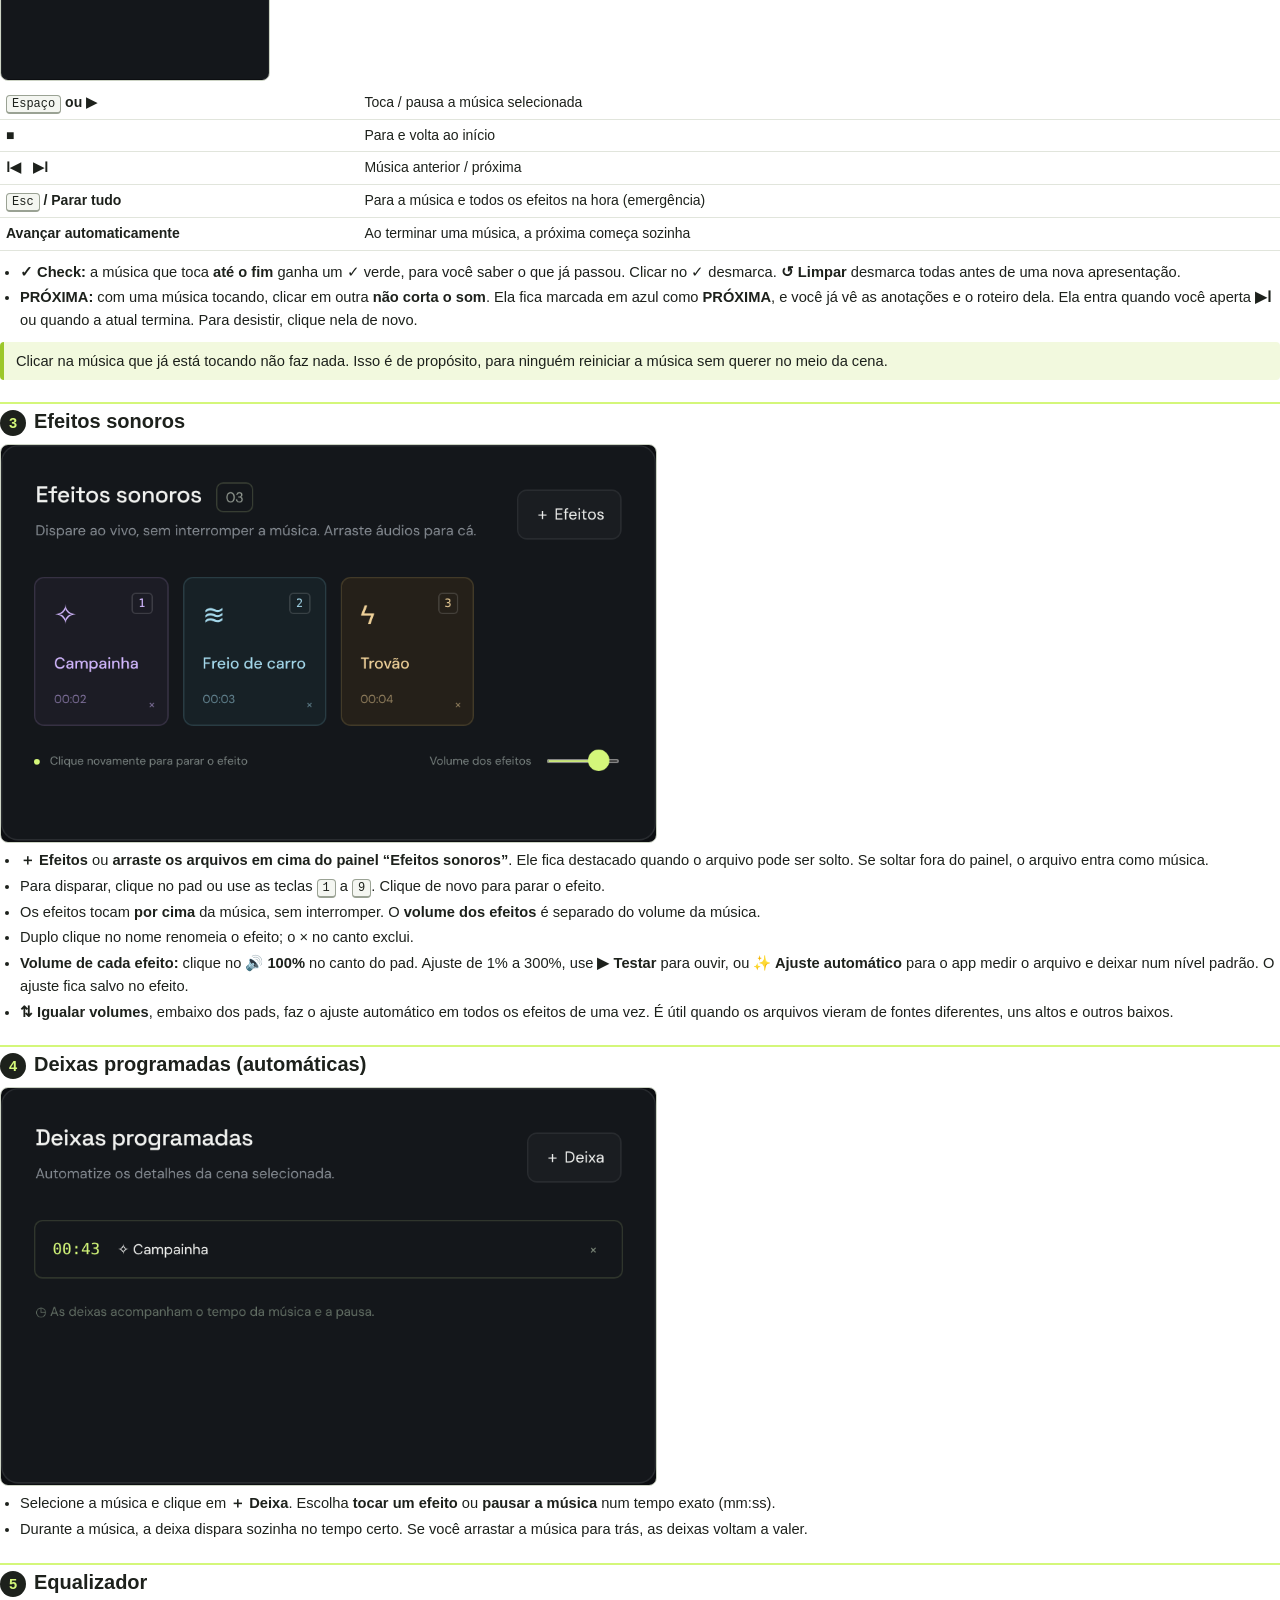
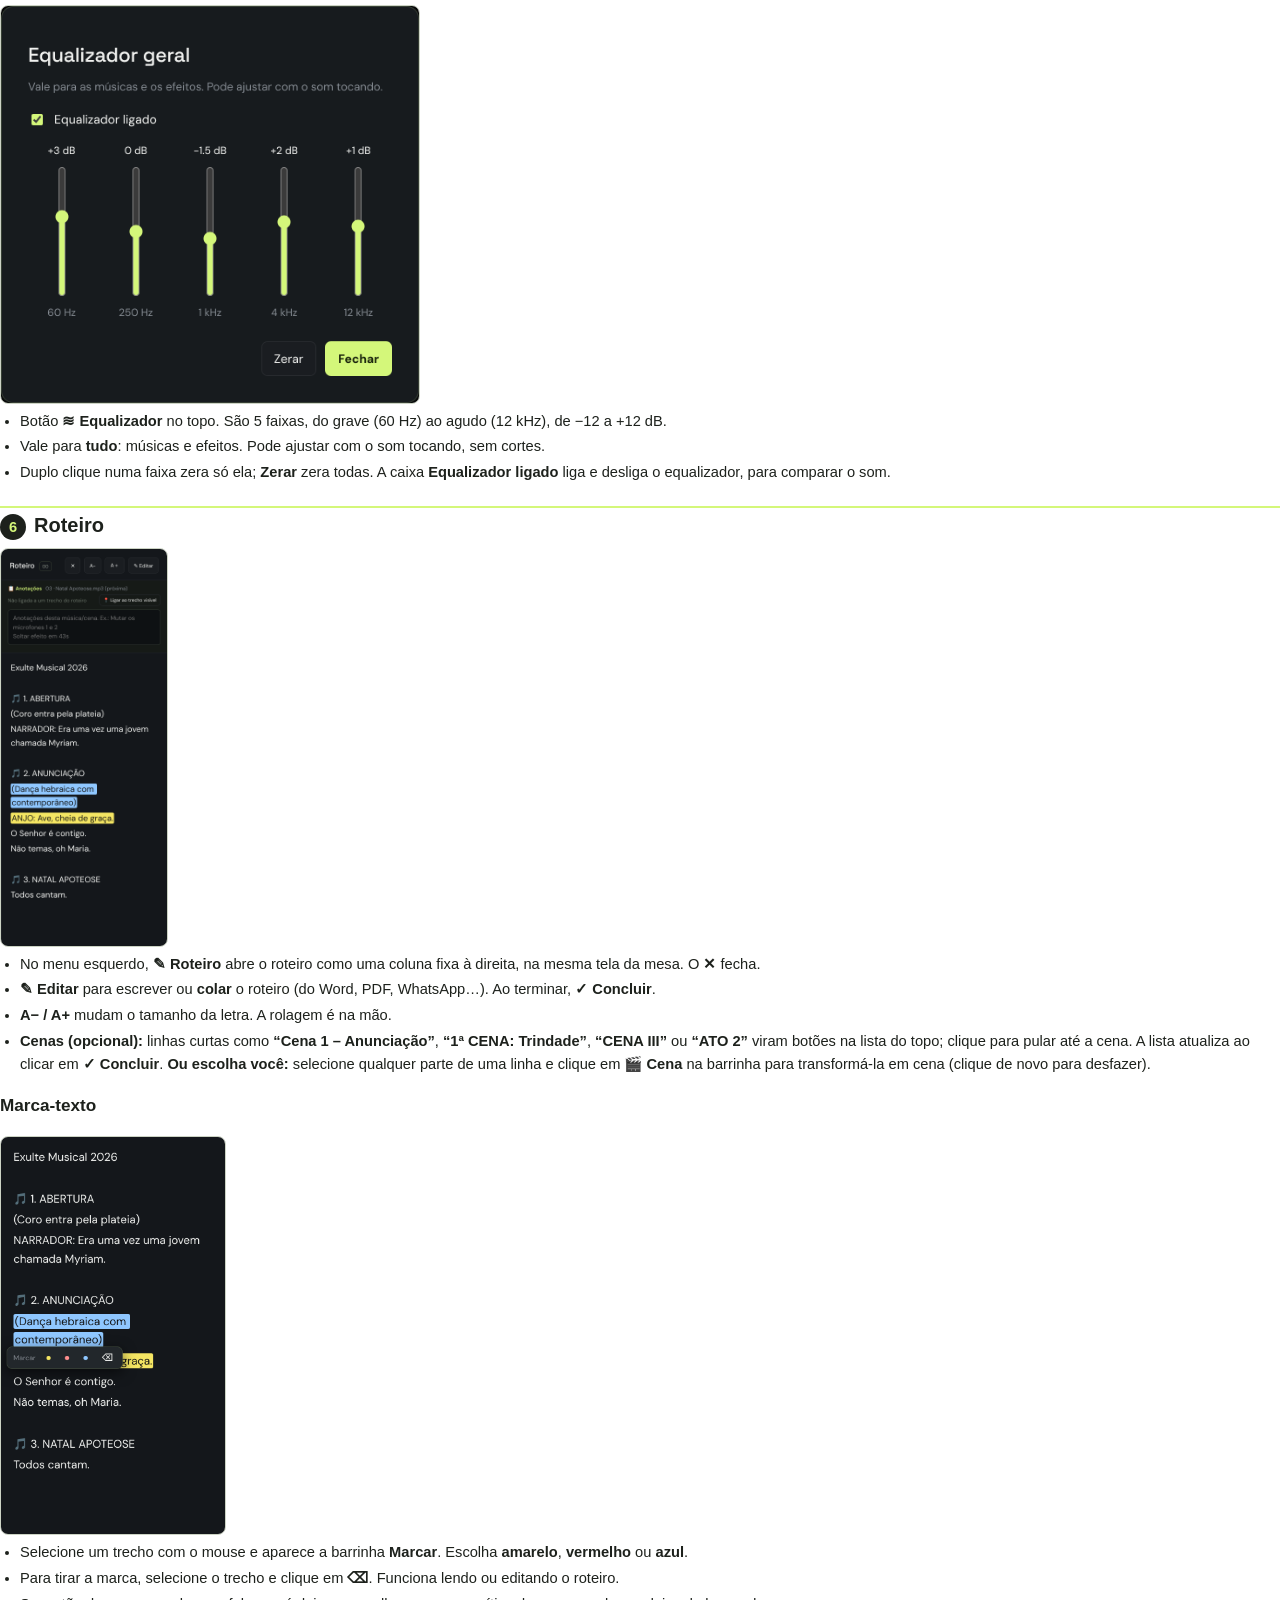
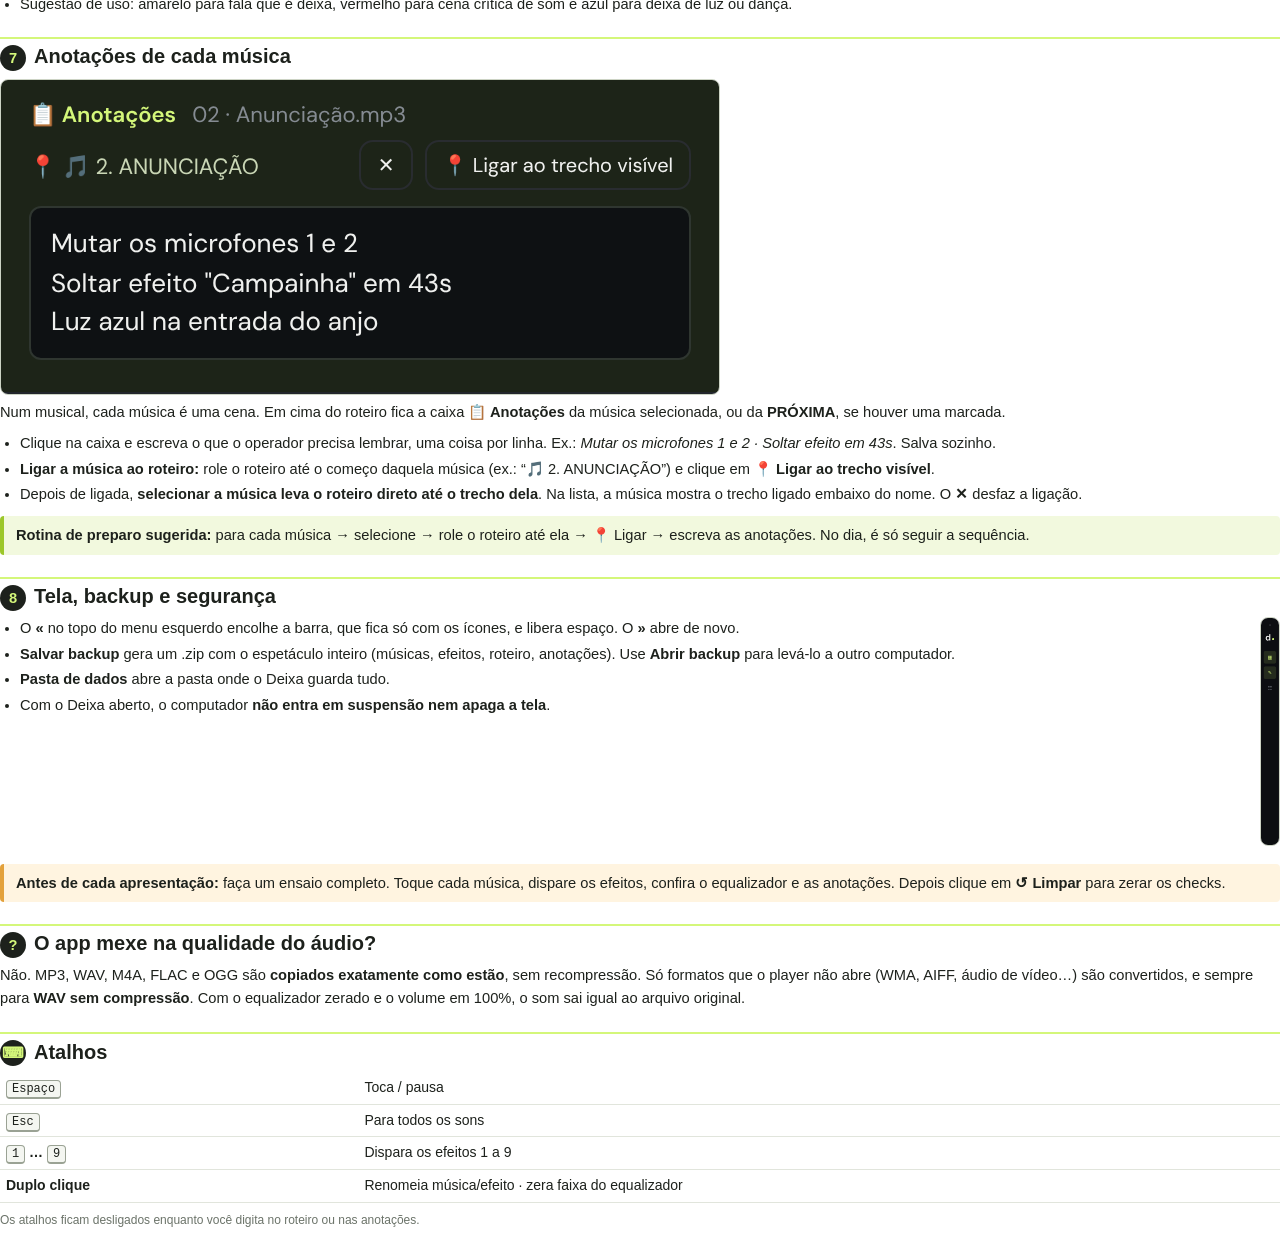
==== commit 517912ac: "Volume próprio por efeito, com ajuste automático e 'Igualar volumes' Co-Authored-By: Claude Opus 5.5" ====
--- a/docs/tutorial.html
+++ b/docs/tutorial.html
@@ -50,7 +50,9 @@
 <ul><li><b>＋ Efeitos</b> ou <b>arraste os arquivos em cima do painel “Efeitos sonoros”</b>. Ele fica destacado quando o arquivo pode ser solto. Se soltar fora do painel, o arquivo entra como música.</li>
 <li>Para disparar, clique no pad ou use as teclas <kbd>1</kbd> a <kbd>9</kbd>. Clique de novo para parar o efeito.</li>
 <li>Os efeitos tocam <b>por cima</b> da música, sem interromper. O <b>volume dos efeitos</b> é separado do volume da música.</li>
-<li>Duplo clique no nome renomeia o efeito; o × no canto exclui.</li></ul>
+<li>Duplo clique no nome renomeia o efeito; o × no canto exclui.</li>
+<li><b>Volume de cada efeito:</b> clique no <b>🔊 100%</b> no canto do pad. Ajuste de 1% a 300%, use <b>▶ Testar</b> para ouvir, ou <b>✨ Ajuste automático</b> para o app medir o arquivo e deixar num nível padrão. O ajuste fica salvo no efeito.</li>
+<li><b>⇅ Igualar volumes</b>, embaixo dos pads, faz o ajuste automático em todos os efeitos de uma vez. É útil quando os arquivos vieram de fontes diferentes, uns altos e outros baixos.</li></ul>
 
 <h2><b>4</b>Deixas programadas (automáticas)</h2>
 <img src="5-deixas.png" class="s">
@@ -93,6 +95,8 @@
 <div style="clear:both"></div>
 <div class="warn"><b>Antes de cada apresentação:</b> faça um ensaio completo. Toque cada música, dispare os efeitos, confira o equalizador e as anotações. Depois clique em <b>↺ Limpar</b> para zerar os checks.</div>
 
+<h2><b>?</b>O app mexe na qualidade do áudio?</h2>
+<p>Não. MP3, WAV, M4A, FLAC e OGG são <b>copiados exatamente como estão</b>, sem recompressão. Só formatos que o player não abre (WMA, AIFF, áudio de vídeo…) são convertidos, e sempre para <b>WAV sem compressão</b>. Com o equalizador zerado e o volume em 100%, o som sai igual ao arquivo original.</p>
 <h2><b>⌨</b>Atalhos</h2>
 <table>
 <tr><td><kbd>Espaço</kbd></td><td>Toca / pausa</td></tr>
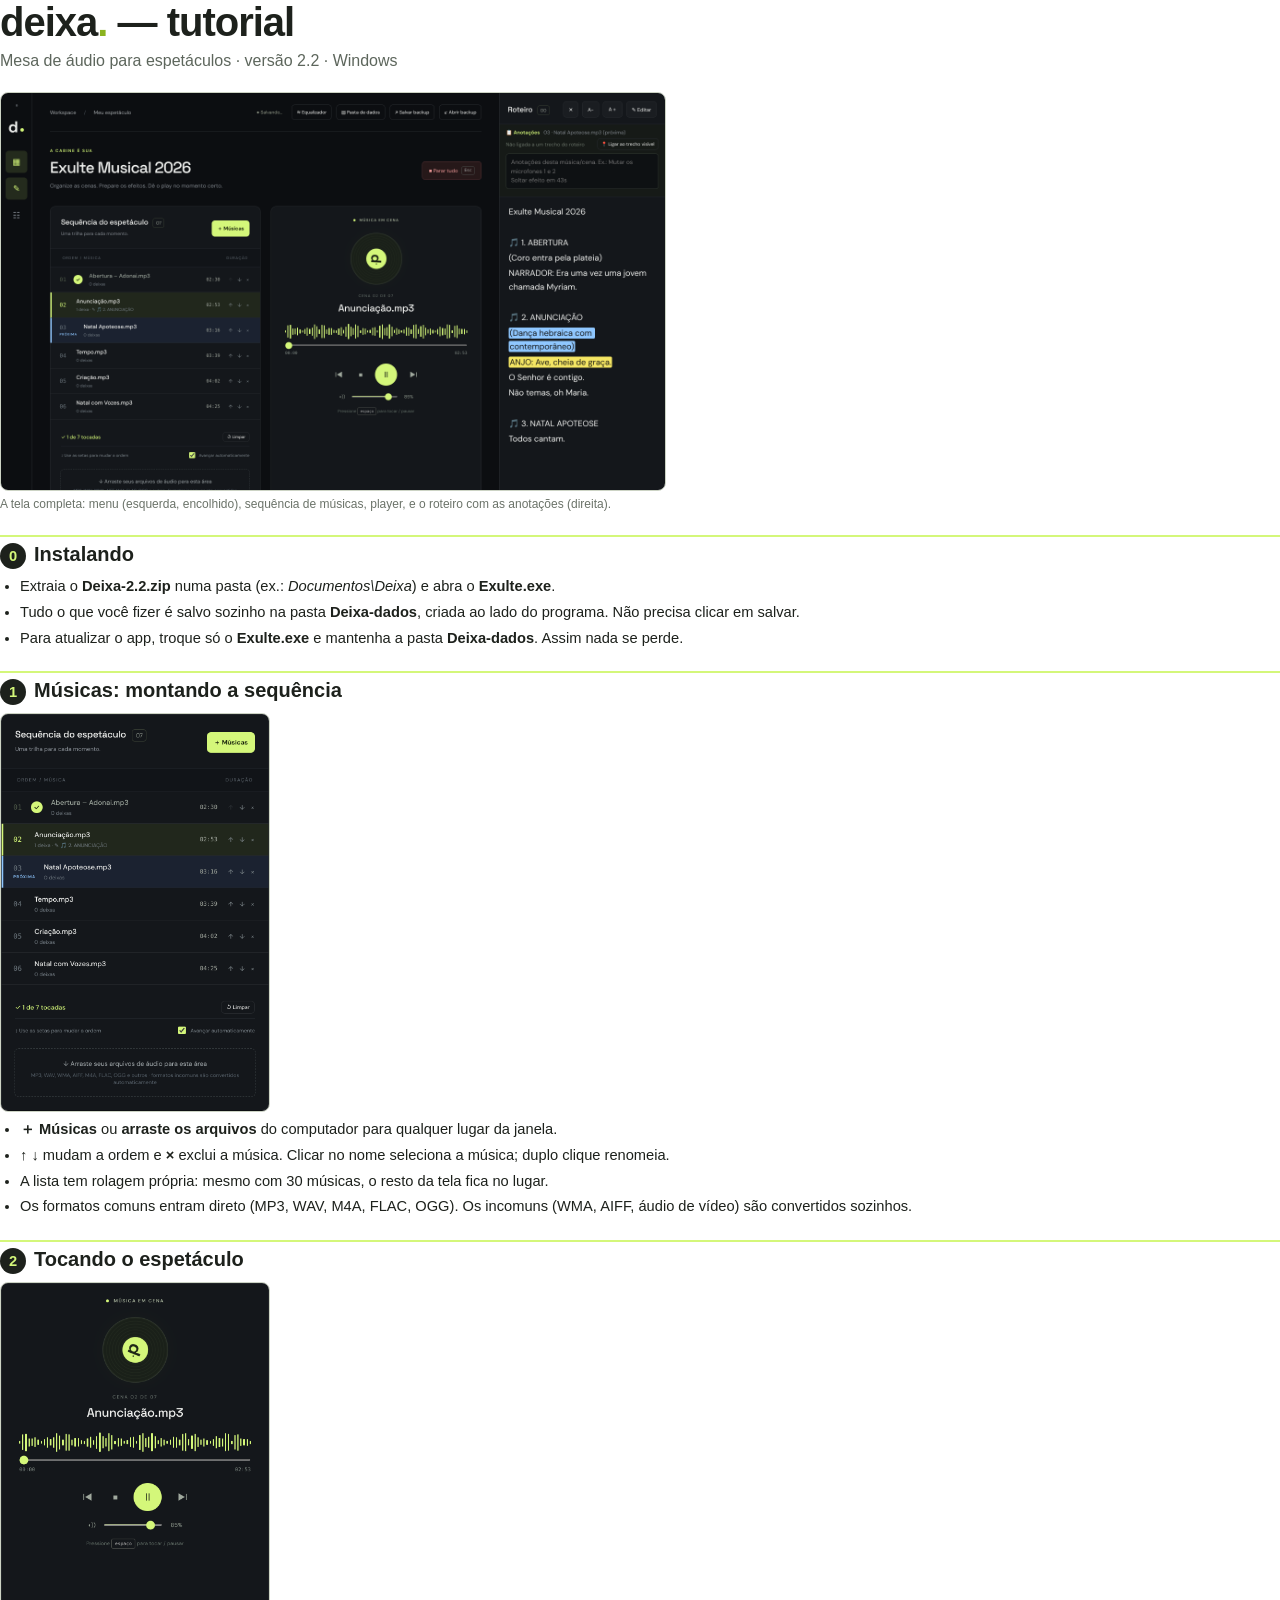
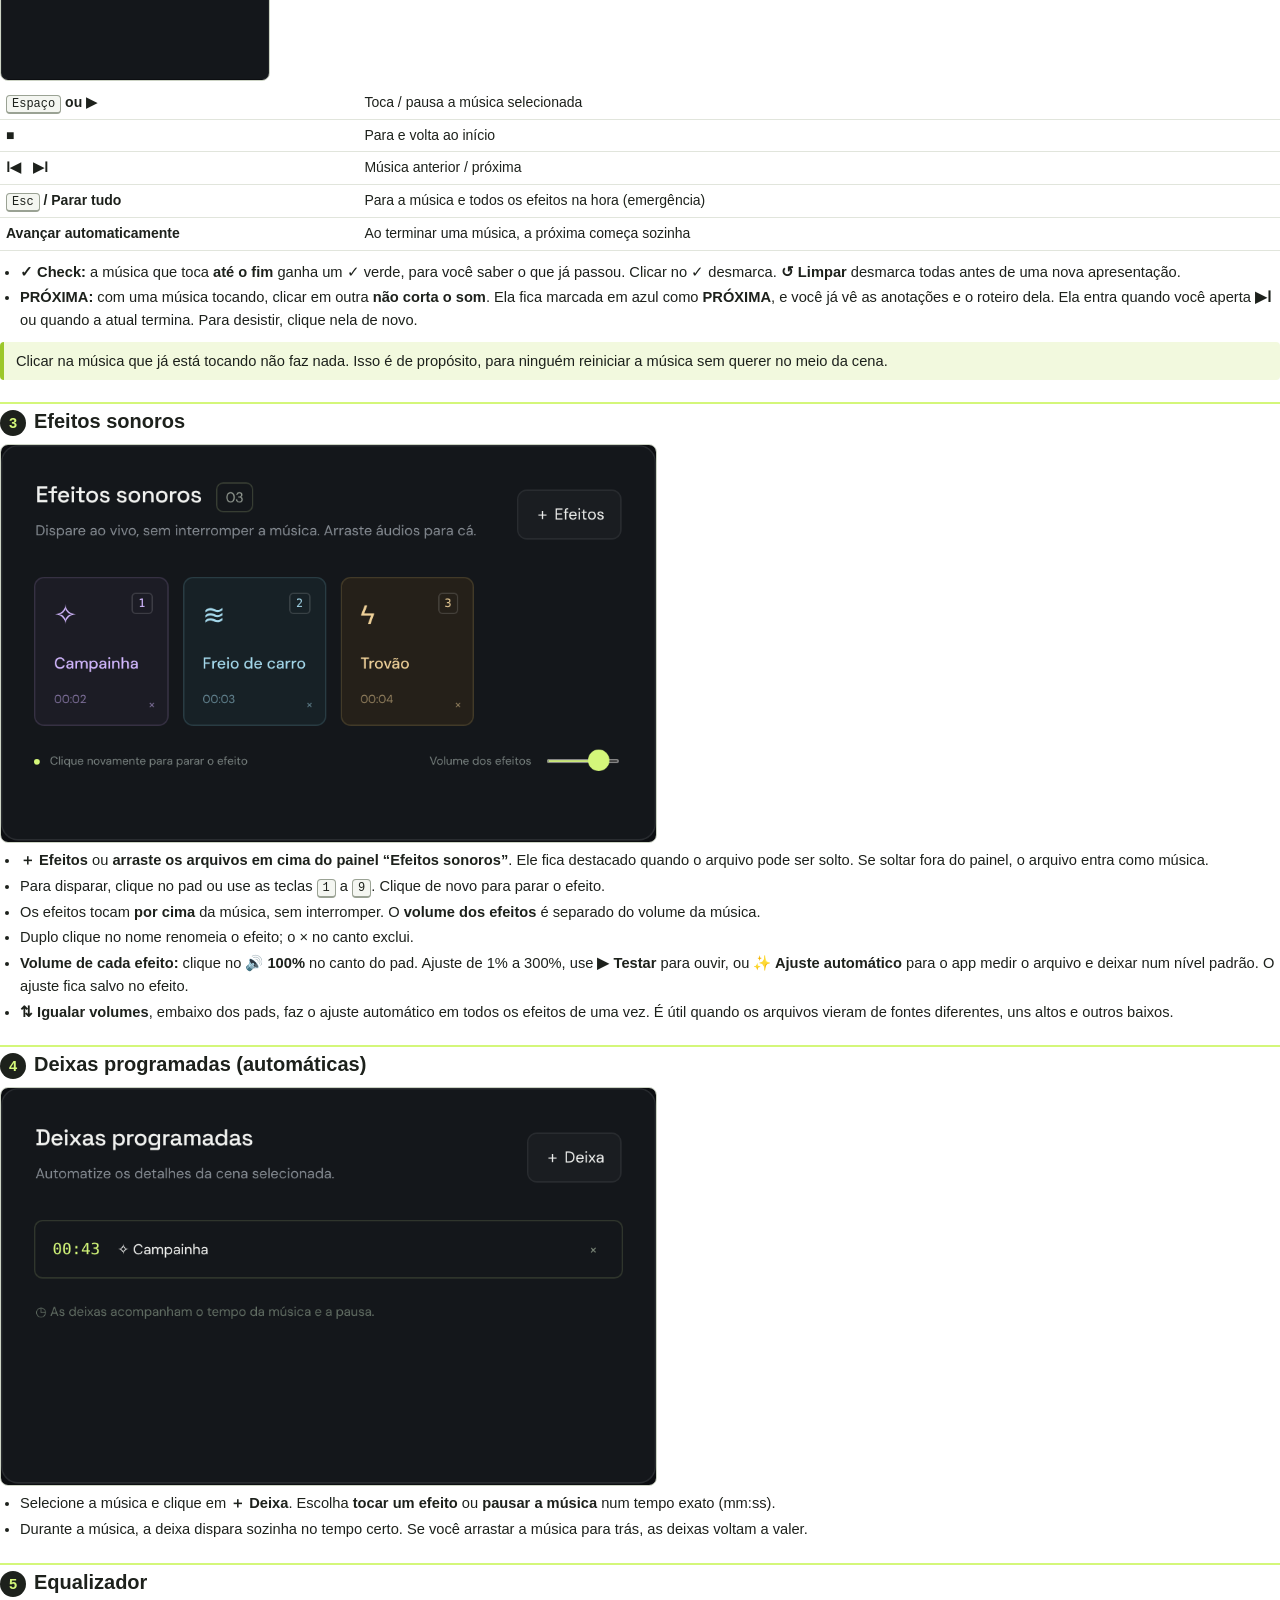
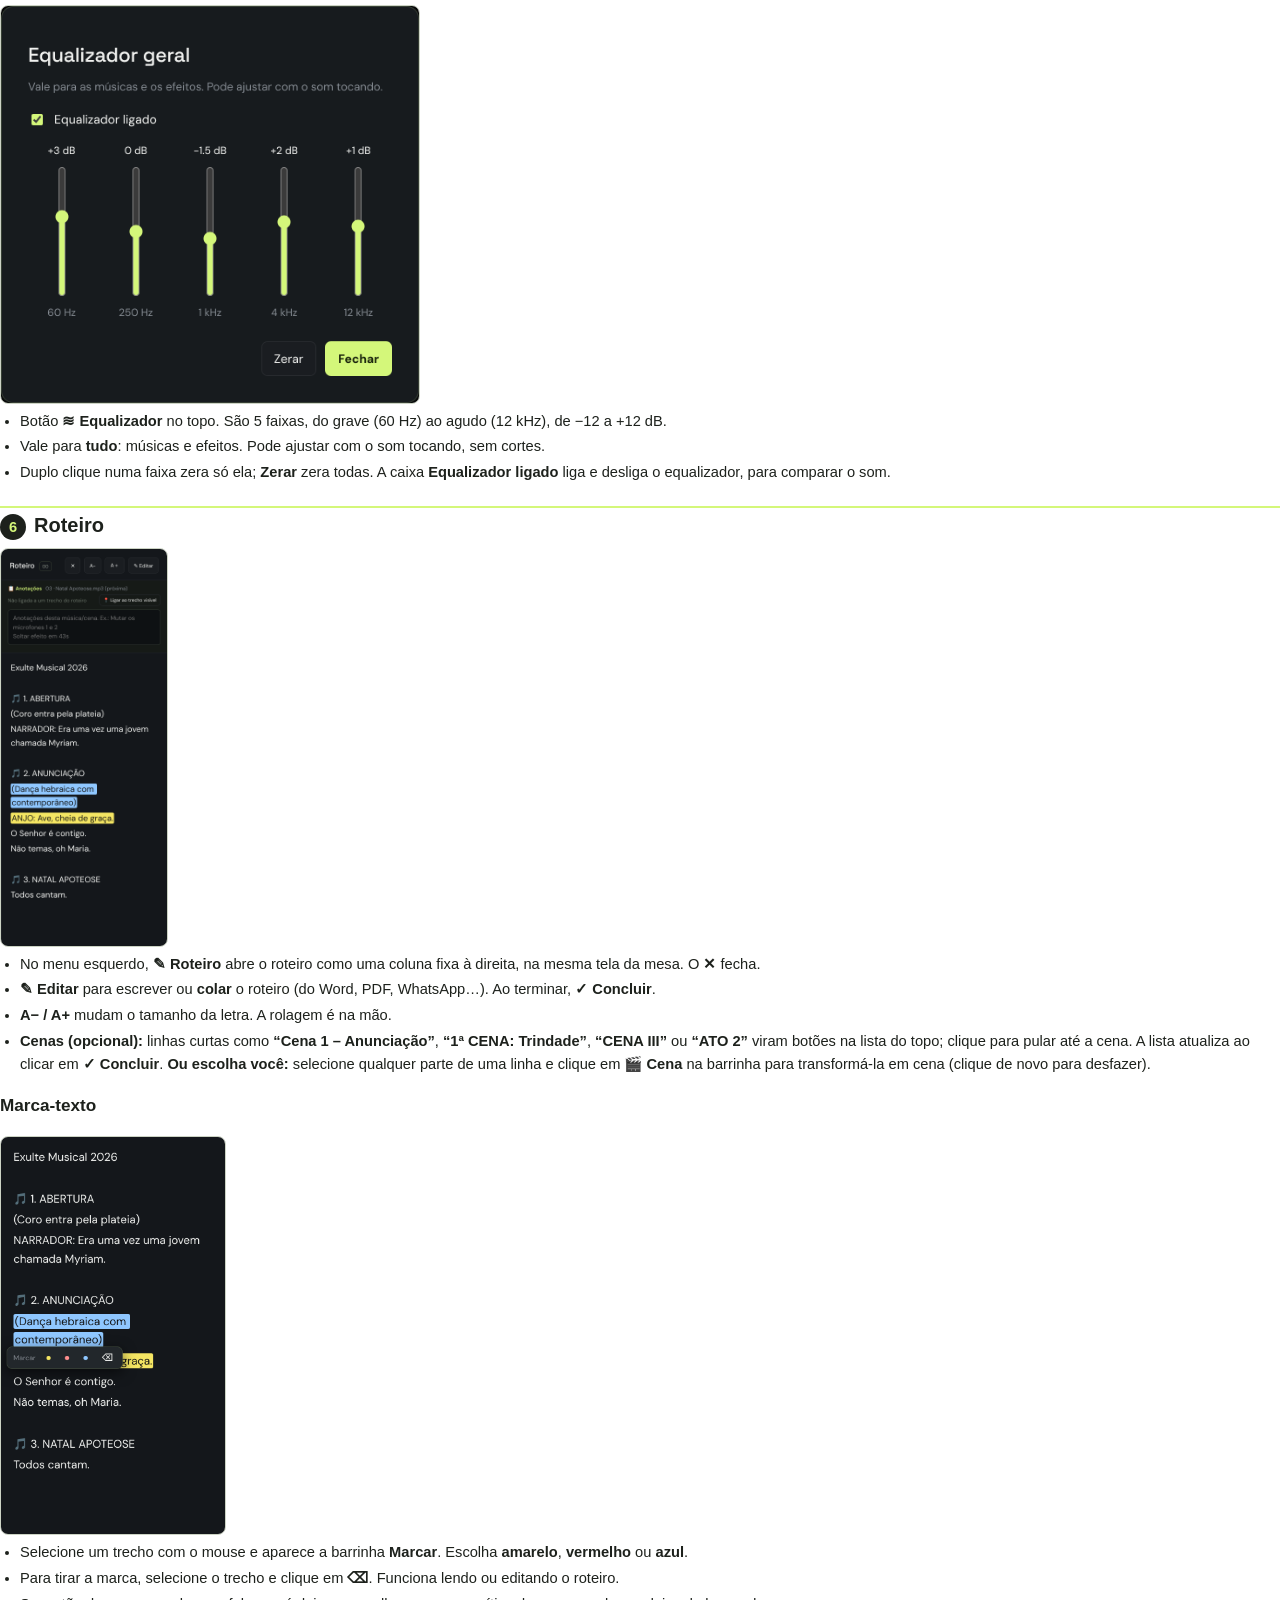
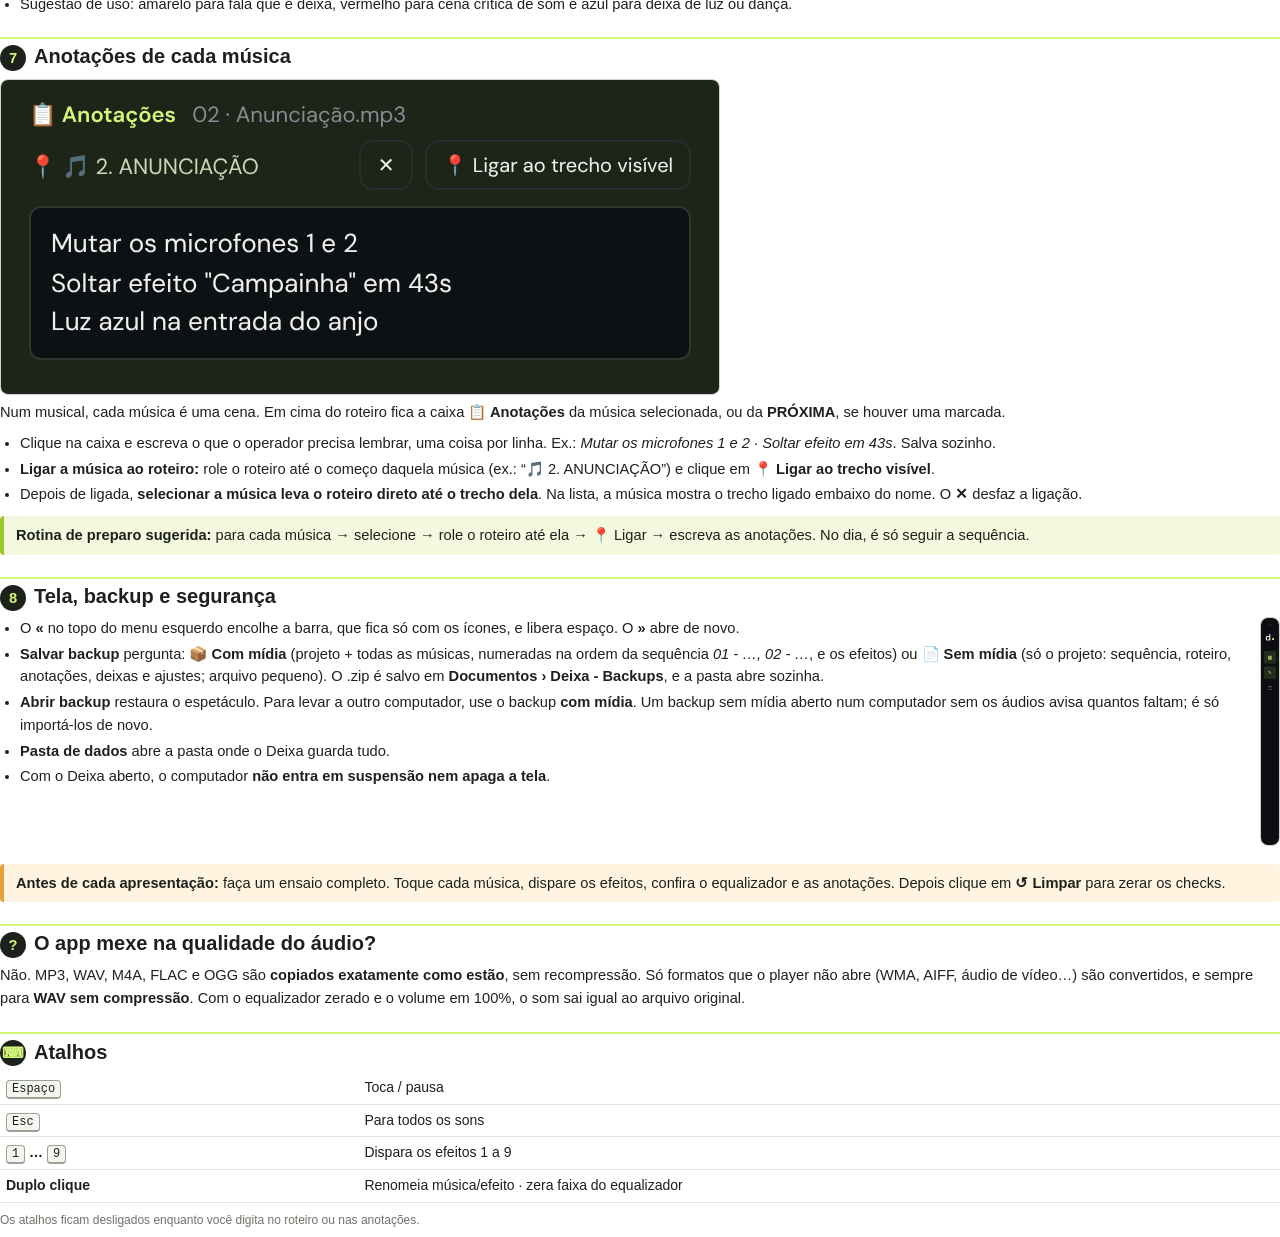
==== commit 8ee58d7f: "Backup salvo direto em Documentos, com ou sem mídia, músicas numeradas na ordem Co-Authored-By: Clau" ====
--- a/docs/tutorial.html
+++ b/docs/tutorial.html
@@ -89,7 +89,8 @@
 <h2><b>8</b>Tela, backup e segurança</h2>
 <img src="10-menu.png" style="max-height:60mm;float:right;margin:0 0 8px 14px">
 <ul><li>O <b>«</b> no topo do menu esquerdo encolhe a barra, que fica só com os ícones, e libera espaço. O <b>»</b> abre de novo.</li>
-<li><b>Salvar backup</b> gera um .zip com o espetáculo inteiro (músicas, efeitos, roteiro, anotações). Use <b>Abrir backup</b> para levá-lo a outro computador.</li>
+<li><b>Salvar backup</b> pergunta: <b>📦 Com mídia</b> (projeto + todas as músicas, numeradas na ordem da sequência <i>01 - …, 02 - …</i>, e os efeitos) ou <b>📄 Sem mídia</b> (só o projeto: sequência, roteiro, anotações, deixas e ajustes; arquivo pequeno). O .zip é salvo em <b>Documentos › Deixa - Backups</b>, e a pasta abre sozinha.</li>
+<li><b>Abrir backup</b> restaura o espetáculo. Para levar a outro computador, use o backup <b>com mídia</b>. Um backup sem mídia aberto num computador sem os áudios avisa quantos faltam; é só importá-los de novo.</li>
 <li><b>Pasta de dados</b> abre a pasta onde o Deixa guarda tudo.</li>
 <li>Com o Deixa aberto, o computador <b>não entra em suspensão nem apaga a tela</b>.</li></ul>
 <div style="clear:both"></div>
